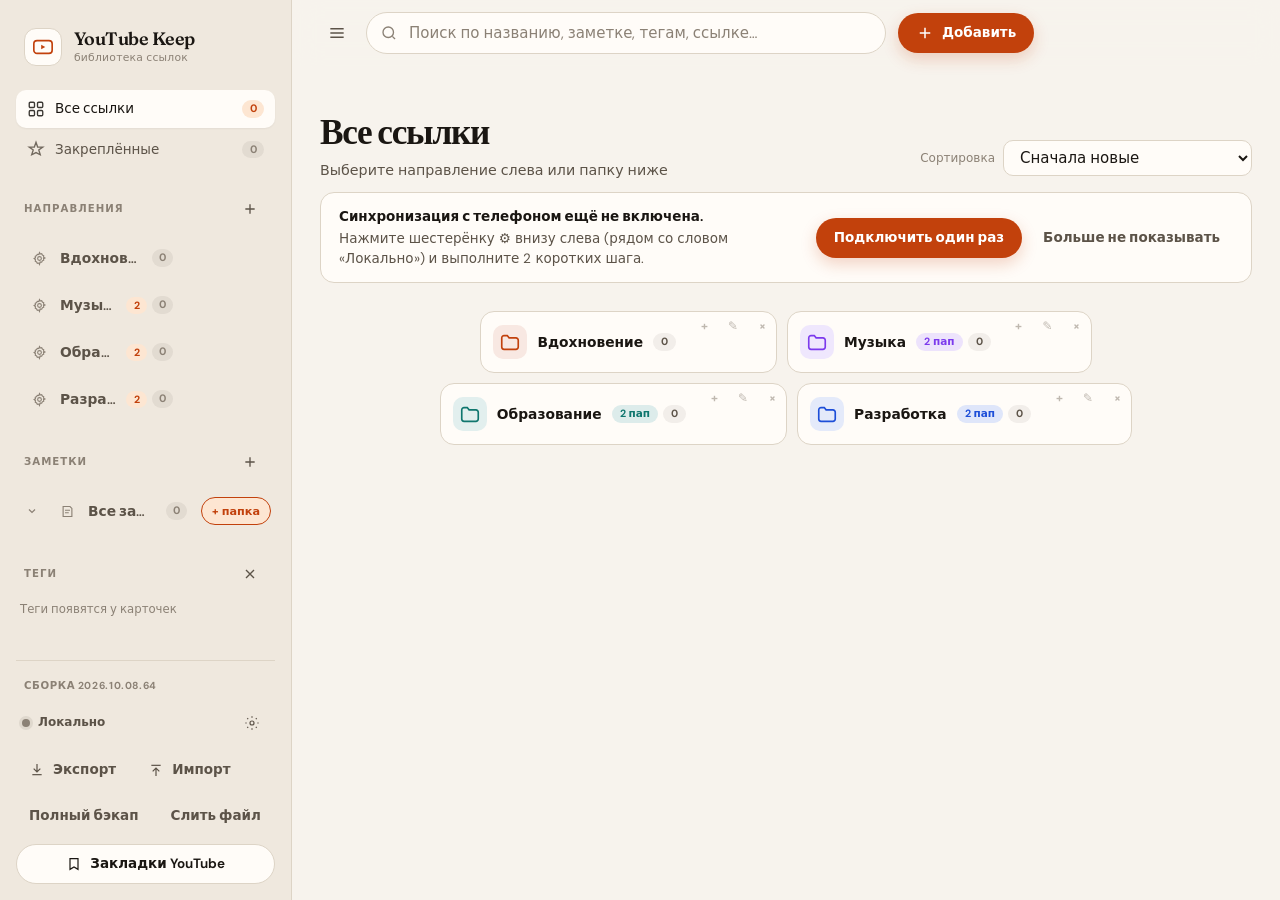
==== index.html @ 0986af1f "Auto-pull on page load so Android receives notes (2026.10.08.64)" ====
<!DOCTYPE html>
<html lang="ru">
<head>
  <meta charset="UTF-8" />
  <meta name="viewport" content="width=device-width, initial-scale=1, viewport-fit=cover" />
  <meta name="theme-color" content="#F7F3ED" />
  <meta name="mobile-web-app-capable" content="yes" />
  <meta name="apple-mobile-web-app-capable" content="yes" />
  <meta name="apple-mobile-web-app-status-bar-style" content="default" />
  <meta name="apple-mobile-web-app-title" content="YT Keep" />
  <meta name="application-name" content="YouTube Keep" />
  <meta name="description" content="YouTube Keep — библиотека YouTube-ссылок с направлениями" />
  <title>YouTube Keep</title>
  <link rel="manifest" href="manifest.json?v=2026.10.08.64" />
  <link rel="preconnect" href="https://fonts.googleapis.com" />
  <link rel="preconnect" href="https://fonts.gstatic.com" crossorigin />
  <link href="https://fonts.googleapis.com/css2?family=DM+Sans:ital,opsz,wght@0,9..40,400;0,9..40,500;0,9..40,600;0,9..40,700;1,9..40,400&family=Fraunces:opsz,wght@9..144,500;9..144,600;9..144,700&display=swap" rel="stylesheet" />
  <link rel="stylesheet" href="styles.css?v=2026.10.08.64&x=1" data-x="2026.10.08.64" />
  <link rel="icon" href="icons/icon.svg" type="image/svg+xml" />
  <link rel="apple-touch-icon" href="icons/icon-180.png" />
</head>
<body>
  <div class="app">
    <aside class="sidebar" id="sidebar" aria-label="Направления">
      <div class="sidebar-brand">
        <div class="brand-mark" aria-hidden="true">
          <svg width="22" height="22" viewBox="0 0 24 24" fill="none">
            <rect x="2" y="5" width="20" height="14" rx="3.5" stroke="currentColor" stroke-width="1.8"/>
            <path d="M10 9.5v5l4.5-2.5L10 9.5z" fill="currentColor"/>
          </svg>
        </div>
        <div>
          <div class="brand-name">YouTube Keep</div>
          <div class="brand-sub">библиотека ссылок</div>
        </div>
      </div>

      <nav class="nav" id="nav">
        <button class="nav-item active" data-filter="all" type="button">
          <span class="nav-icon" aria-hidden="true">
            <svg width="18" height="18" viewBox="0 0 24 24" fill="none" stroke="currentColor" stroke-width="1.8"><rect x="3" y="3" width="7" height="7" rx="1.5"/><rect x="14" y="3" width="7" height="7" rx="1.5"/><rect x="3" y="14" width="7" height="7" rx="1.5"/><rect x="14" y="14" width="7" height="7" rx="1.5"/></svg>
          </span>
          <span>Все ссылки</span>
          <span class="nav-count" id="count-all">0</span>
        </button>
        <button class="nav-item" data-filter="pinned" type="button">
          <span class="nav-icon" aria-hidden="true">
            <svg width="18" height="18" viewBox="0 0 24 24" fill="none" stroke="currentColor" stroke-width="1.8"><path d="M12 3l2.2 6.4H21l-5.3 3.9 2 6.4L12 16.8 6.3 19.7l2-6.4L3 9.4h6.8L12 3z"/></svg>
          </span>
          <span>Закреплённые</span>
          <span class="nav-count" id="count-pinned">0</span>
        </button>
      </nav>

      <div class="sidebar-section">
        <div class="sidebar-label">
          <span>Направления</span>
          <button class="icon-btn" id="btn-add-category" type="button" title="Добавить направление" aria-label="Добавить направление">
            <svg width="16" height="16" viewBox="0 0 24 24" fill="none" stroke="currentColor" stroke-width="2"><path d="M12 5v14M5 12h14"/></svg>
          </button>
        </div>
        <div class="category-list" id="category-list"></div>
      </div>

      <div class="sidebar-section">
        <div class="sidebar-label">
          <span>Заметки</span>
          <button class="icon-btn" id="btn-add-note-folder" type="button" title="Папка заметок" aria-label="Папка заметок">
            <svg width="16" height="16" viewBox="0 0 24 24" fill="none" stroke="currentColor" stroke-width="2"><path d="M12 5v14M5 12h14"/></svg>
          </button>
        </div>
        <div class="category-list" id="notes-list"></div>
      </div>

      <div class="sidebar-section">
        <div class="sidebar-label">
          <span>Теги</span>
          <button class="icon-btn" id="btn-clear-tags" type="button" title="Сбросить фильтр тегов" aria-label="Сбросить фильтр тегов">
            <svg width="16" height="16" viewBox="0 0 24 24" fill="none" stroke="currentColor" stroke-width="2"><path d="M6 6l12 12M18 6L6 18"/></svg>
          </button>
        </div>
        <div class="tag-list" id="tag-list"></div>
      </div>

      <div class="sidebar-footer">
        <div class="build-line"><span id="build-label">Сборка 2026.10.08.64</span></div>
        <div class="sync-row">
          <div class="sync-status" id="sync-status">
            <span class="sync-dot" id="sync-dot"></span>
            <span id="sync-label">Локально</span>
          </div>
          <button class="icon-btn" id="btn-sync-settings" type="button" title="Настройки синхронизации" aria-label="Настройки синхронизации">
            <svg width="16" height="16" viewBox="0 0 24 24" fill="none" stroke="currentColor" stroke-width="1.8"><circle cx="12" cy="12" r="3"/><path d="M12 2v2M12 20v2M4.9 4.9l1.4 1.4M17.7 17.7l1.4 1.4M2 12h2M20 12h2M4.9 19.1l1.4-1.4M17.7 6.3l1.4-1.4"/></svg>
          </button>
        </div>
        <div class="sidebar-actions">
          <button class="ghost-btn" id="btn-export" type="button">
            <svg width="16" height="16" viewBox="0 0 24 24" fill="none" stroke="currentColor" stroke-width="1.8"><path d="M12 3v12M7 10l5 5 5-5"/><path d="M5 19h14"/></svg>
            Экспорт
          </button>
          <button class="ghost-btn" id="btn-import" type="button">
            <svg width="16" height="16" viewBox="0 0 24 24" fill="none" stroke="currentColor" stroke-width="1.8"><path d="M12 21V9M7 14l5-5 5 5"/><path d="M5 5h14"/></svg>
            Импорт
          </button>
        </div>
        <div class="sidebar-actions">
          <button class="ghost-btn" id="btn-export-full" onclick="window.exportFullBackup && window.exportFullBackup()" type="button" title="Скачать всё с голосовыми">Полный бэкап</button>
          <button class="ghost-btn" id="btn-import-full" onclick="window.__importFull && window.__importFull()" type="button" title="Слить файл с другого устройства">Слить файл</button>
        </div>
        <input type="file" id="import-full-file" accept="application/json,.json" hidden />
        <button class="secondary-btn" id="btn-import-bookmarks" type="button">
          <svg width="16" height="16" viewBox="0 0 24 24" fill="none" stroke="currentColor" stroke-width="1.8"><path d="M6 4h12v16l-6-3.5L6 20V4z"/></svg>
          Закладки YouTube
        </button>
        <input type="file" id="import-file" accept="application/json" hidden />
      </div>
    </aside>

    <div class="sidebar-backdrop" id="sidebar-backdrop" hidden></div>

    <main class="main">
      <header class="topbar">
        <button class="icon-btn menu-btn" id="btn-menu" type="button" aria-label="Меню">
          <svg width="20" height="20" viewBox="0 0 24 24" fill="none" stroke="currentColor" stroke-width="1.8"><path d="M4 7h16M4 12h16M4 17h16"/></svg>
        </button>

        <div class="search-wrap">
          <svg class="search-icon" width="18" height="18" viewBox="0 0 24 24" fill="none" stroke="currentColor" stroke-width="1.8"><circle cx="11" cy="11" r="7"/><path d="M20 20l-3.5-3.5"/></svg>
          <input id="search" class="search-input" type="search" placeholder="Поиск по названию, заметке, тегам, ссылке…" autocomplete="off" />
        </div>

        <button class="primary-btn" id="btn-add" type="button" onclick="window.__ytkAdd && window.__ytkAdd()">
          <svg width="18" height="18" viewBox="0 0 24 24" fill="none" stroke="currentColor" stroke-width="2"><path d="M12 5v14M5 12h14"/></svg>
          <span class="btn-label">Добавить</span>
        </button>
      </header>

      <div class="content-head">
        <div>
          <div class="breadcrumbs" id="breadcrumbs"></div>
          <h1 class="page-title" id="page-title">Все ссылки</h1>
          <p class="page-sub" id="page-sub">Сохраняйте ролики и разбирайте их по направлениям</p>
        </div>
        <div class="sort-wrap">
          <label class="sort-label" for="sort">Сортировка</label>
          <select id="sort" class="sort-select">
            <option value="updated">Сначала новые</option>
            <option value="pinned">Сначала закреплённые</option>
            <option value="title">По названию</option>
            <option value="category">По направлению</option>
          </select>
        </div>
      </div>

      <div class="setup-banner" id="setup-banner" hidden>
        <div class="setup-banner-text">
          <strong>Синхронизация с телефоном ещё не включена.</strong>
          Нажмите шестерёнку ⚙ внизу слева (рядом со словом «Локально») и выполните 2 коротких шага.
        </div>
        <div class="banner-actions">
          <button type="button" class="primary-btn" id="btn-open-setup" onclick="window.__ytkSetup && window.__ytkSetup()">Подключить один раз</button>
          <button type="button" class="ghost-btn" id="btn-dismiss-setup">Больше не показывать</button>
        </div>
      </div>

      <div class="setup-banner is-sync" id="sync-banner" hidden>
        <div class="setup-banner-text">
          <strong>Облако подключено.</strong>
          Нажмите «Синхронизировать» — чтобы забрать и отправить данные на всех устройствах.
        </div>
        <button type="button" class="primary-btn" id="btn-sync-now" onclick="window.__ytkSync && window.__ytkSync()">Синхронизировать</button>
      </div>

      <div class="folder-hero" id="folder-hero" hidden></div>
      <div class="folder-strip-wrap" id="folder-strip"></div>
      <section class="grid" id="grid" aria-live="polite"></section>

      <div class="empty" id="empty" hidden>
        <div class="empty-visual" aria-hidden="true">
          <svg width="64" height="64" viewBox="0 0 64 64" fill="none">
            <rect x="8" y="14" width="48" height="36" rx="8" stroke="currentColor" stroke-width="2"/>
            <path d="M28 26v12l12-6-12-6z" fill="currentColor"/>
          </svg>
        </div>
        <h2 class="empty-title">Здесь пока пусто</h2>
        <p class="empty-text">Добавьте первую YouTube-ссылку — она появится карточкой с превью.</p>
        <button class="primary-btn" id="btn-empty-add" type="button">Добавить ссылку</button>
      </div>
    </main>
  </div>

  <!-- Modal: add / edit link -->
  <div class="modal" id="modal-link" hidden>
    <div class="modal-backdrop" data-close="modal-link"></div>
    <div class="modal-card" role="dialog" aria-modal="true" aria-labelledby="modal-link-title">
      <div class="modal-head">
        <h2 id="modal-link-title">Новая ссылка</h2>
        <button class="icon-btn" type="button" data-close="modal-link" aria-label="Закрыть">
          <svg width="18" height="18" viewBox="0 0 24 24" fill="none" stroke="currentColor" stroke-width="1.8"><path d="M6 6l12 12M18 6L6 18"/></svg>
        </button>
      </div>

      <form id="form-link" class="form">
        <div class="field">
          <label for="link-url">Ссылка на YouTube</label>
          <div class="url-row">
            <input id="link-url" name="url" type="url" required placeholder="https://www.youtube.com/watch?v=…" />
            <button type="button" class="secondary-btn" id="btn-fetch">Подтянуть</button>
          </div>
          <p class="hint" id="fetch-hint">Можно вставить ссылку — название и превью подтянутся автоматически.</p>
        </div>

        <div class="preview-row" id="preview-row" hidden>
          <img id="preview-thumb" alt="" />
          <div class="preview-meta">
            <div class="preview-title" id="preview-title"></div>
            <div class="preview-channel" id="preview-channel"></div>
          </div>
        </div>

        <div class="field">
          <label for="link-title">Название</label>
          <input id="link-title" name="title" type="text" placeholder="Например: Как писать код без выгорания" />
        </div>

        <div class="field">
          <label for="link-note">Заметка</label>
          <textarea id="link-note" name="note" rows="3" placeholder="Зачем сохранили, что важно посмотреть…"></textarea>
        </div>

        <div class="field">
          <label for="link-tags">Теги</label>
          <input id="link-tags" name="tags" type="text" placeholder="код, лекция, must-watch — через запятую" />
          <div class="tag-suggestions" id="tag-suggestions"></div>
        </div>

        <div class="field-row">
          <div class="field">
            <label for="link-category">Направление</label>
            <select id="link-category" name="category"></select>
          </div>
          <div class="field">
            <label for="link-color">Цвет карточки</label>
            <div class="color-picks" id="color-picks" role="radiogroup" aria-label="Цвет карточки"></div>
          </div>
        </div>

        <div class="field checkbox-field">
          <label class="checkbox">
            <input type="checkbox" id="link-pinned" />
            <span>Закрепить</span>
          </label>
        </div>

        <div class="modal-actions">
          <button type="button" class="ghost-btn" data-close="modal-link">Отмена</button>
          <button type="submit" class="primary-btn">Сохранить</button>
        </div>
      </form>
    </div>
  </div>

  <!-- Modal: category -->
  <div class="modal" id="modal-category" hidden>
    <div class="modal-backdrop" data-close="modal-category"></div>
    <div class="modal-card modal-card-sm" role="dialog" aria-modal="true" aria-labelledby="modal-cat-title">
      <div class="modal-head">
        <h2 id="modal-cat-title">Новое направление</h2>
        <button class="icon-btn" type="button" data-close="modal-category" aria-label="Закрыть">
          <svg width="18" height="18" viewBox="0 0 24 24" fill="none" stroke="currentColor" stroke-width="1.8"><path d="M6 6l12 12M18 6L6 18"/></svg>
        </button>
      </div>
      <form id="form-category" class="form">
        <div class="field">
          <label for="cat-name">Название</label>
          <input id="cat-name" type="text" required placeholder="Например: Frontend, Курсы, Live" maxlength="40" />
          <p class="hint" id="cat-parent-label">Верхний уровень (направление)</p>
        </div>
        <div class="field">
          <label>Цвет</label>
          <div class="color-picks" id="cat-color-picks" role="radiogroup" aria-label="Цвет направления"></div>
        </div>
        <div class="modal-actions">
          <button type="button" class="ghost-btn" data-close="modal-category">Отмена</button>
          <button type="submit" class="primary-btn" id="cat-submit">Создать</button>
        </div>
      </form>
    </div>
  </div>

  <!-- Modal: import bookmarks -->
  <div class="modal" id="modal-import" hidden>
    <div class="modal-backdrop" data-close="modal-import"></div>
    <div class="modal-card" role="dialog" aria-modal="true" aria-labelledby="modal-import-title">
      <div class="modal-head">
        <h2 id="modal-import-title">Импорт закладок</h2>
        <button class="icon-btn" type="button" data-close="modal-import" aria-label="Закрыть">
          <svg width="18" height="18" viewBox="0 0 24 24" fill="none" stroke="currentColor" stroke-width="1.8"><path d="M6 6l12 12M18 6L6 18"/></svg>
        </button>
      </div>

      <div class="form">
        <div class="field">
          <label>Файл закладок или выгрузки</label>
          <p class="hint">Поддерживается: HTML-закладки Chrome/Firefox/Safari, CSV/JSON из Google Takeout, список URL в txt.</p>
          <div class="file-drop" id="file-drop">
            <input type="file" id="bookmarks-file" accept=".html,.htm,.csv,.json,.txt,text/html,text/csv,application/json,text/plain" />
            <div class="file-drop-inner">
              <svg width="28" height="28" viewBox="0 0 24 24" fill="none" stroke="currentColor" stroke-width="1.6"><path d="M12 16V4M7 9l5-5 5 5"/><path d="M4 20h16"/></svg>
              <div><strong>Выберите файл</strong> или перетащите его сюда</div>
            </div>
          </div>
          <p class="hint" id="import-file-info">Файл не выбран</p>
        </div>

        <div class="field">
          <label for="import-paste">Или вставьте ссылки списком</label>
          <textarea id="import-paste" rows="4" placeholder="https://www.youtube.com/watch?v=…&#10;https://youtu.be/…"></textarea>
        </div>

        <div class="field-row">
          <div class="field">
            <label for="import-category">Направление по умолчанию</label>
            <select id="import-category"></select>
          </div>
          <div class="field">
            <label for="import-tags">Теги по умолчанию</label>
            <input id="import-tags" type="text" placeholder="импорт, старое" />
          </div>
        </div>

        <div class="import-preview" id="import-preview" hidden>
          <div class="import-preview-title">Найдено ссылок: <strong id="import-count">0</strong></div>
          <ul class="import-preview-list" id="import-preview-list"></ul>
        </div>

        <div class="modal-actions">
          <button type="button" class="ghost-btn" data-close="modal-import">Отмена</button>
          <button type="button" class="primary-btn" id="btn-run-import">Импортировать</button>
        </div>
      </div>
    </div>
  </div>

  <!-- Modal: sync setup (simple) -->
  <div class="modal" id="modal-sync" hidden>
    <div class="modal-backdrop" data-close="modal-sync"></div>
    <div class="modal-card" role="dialog" aria-modal="true" aria-labelledby="modal-sync-title">
      <div class="modal-head">
        <h2 id="modal-sync-title">Подключить облако</h2>
        <button class="icon-btn" type="button" data-close="modal-sync" aria-label="Закрыть">
          <svg width="18" height="18" viewBox="0 0 24 24" fill="none" stroke="currentColor" stroke-width="1.8"><path d="M6 6l12 12M18 6L6 18"/></svg>
        </button>
      </div>

      <div class="wizard">
        <p class="wizard-text">Чтобы ссылки были и на компьютере, и на телефоне — один раз получите <strong>код доступа</strong> и вставьте его сюда. На втором устройстве — то же самое.</p>

        <div class="wizard-step">
          <div class="wizard-num">1</div>
          <div class="wizard-body">
            <div class="wizard-title">Получить код доступа</div>
            <p class="hint">Откроется страница GitHub. Там нажмите зелёную кнопку <strong>Generate token</strong> и скопируйте появившийся код.</p>
            <a class="primary-btn wizard-btn" id="btn-get-code" href="https://github.com/settings/tokens/new?scopes=gist&description=YouTube%20Keep" target="_blank" rel="noopener noreferrer">
              Получить код доступа
            </a>
          </div>
        </div>

        <div class="wizard-step">
          <div class="wizard-num">2</div>
          <div class="wizard-body">
            <div class="wizard-title">Вставить код</div>
            <input id="sync-token" class="wizard-input" type="password" autocomplete="one-time-code" placeholder="Вставьте код сюда (ghp_…)" />
            <button type="button" class="primary-btn wizard-btn" id="btn-connect-cloud">Подключить и сохранить</button>
          </div>
        </div>

        <div class="wizard-step" id="device-link-box" hidden>
          <div class="wizard-num">3</div>
          <div class="wizard-body">
            <div class="wizard-title">Ссылка для других устройств</div>
            <p class="hint">Скопируйте и откройте на Mac / телефоне / планшете — код вводить не нужно, устройство подключится само.</p>
            <input id="device-link" class="wizard-input" type="text" readonly />
            <button type="button" class="primary-btn wizard-btn" id="btn-copy-device-link">Скопировать ссылку</button>
          </div>
        </div>

        <div class="wizard-adv">
          <details>
            <summary>Дополнительно (если уже есть код и Gist ID)</summary>
            <form id="form-sync" class="form" style="margin-top:12px">
              <div class="field">
                <label for="sync-gist">Gist ID</label>
                <input id="sync-gist" type="text" placeholder="ID облачного хранилища" />
              </div>
              <div class="field checkbox-field">
                <label class="checkbox">
                  <input type="checkbox" id="sync-auto" checked />
                  <span>Автосинхронизация</span>
                </label>
              </div>
              <div class="sync-actions-row">
                <button type="button" class="secondary-btn" id="btn-sync-push">Отправить</button>
                <button type="button" class="secondary-btn" id="btn-sync-pull">Загрузить</button>
                <button type="submit" class="ghost-btn">Сохранить</button>
              </div>
            </form>
          </details>
        </div>

        <p class="hint" id="sync-message">Облако уже подготовлено. Нужно только получить код.</p>
      </div>
    </div>
  </div>

  <!-- Modal: note -->
  <div class="modal" id="modal-note" hidden>
    <div class="modal-backdrop" data-close="modal-note"></div>
    <div class="modal-card" role="dialog" aria-modal="true" aria-labelledby="note-modal-title">
      <div class="modal-head">
        <div>
          <h2 id="note-modal-title">Заметка к видео</h2>
          <div class="note-video-title" id="note-video-title"></div>
        </div>
        <button class="icon-btn" type="button" data-close="modal-note" aria-label="Закрыть">
          <svg width="18" height="18" viewBox="0 0 24 24" fill="none" stroke="currentColor" stroke-width="1.8"><path d="M6 6l12 12M18 6L6 18"/></svg>
        </button>
      </div>
      <div class="form">
        <div class="field">
          <label for="note-text">Текст заметки</label>
          <textarea id="note-text" rows="8" placeholder="О чём видео, ключевые мысли, что запомнить…"></textarea>
          <p class="hint">Заметка сохраняется к этой ссылке и синхронизируется на всех устройствах.</p>
        </div>
        <div class="modal-actions">
          <button type="button" class="ghost-btn" data-close="modal-note">Закрыть</button>
          <button type="button" class="ghost-btn" id="btn-delete-note">Удалить заметку</button>
          <button type="button" class="primary-btn" id="btn-save-note">Сохранить</button>
        </div>
      </div>
    </div>
  </div>

  <!-- Modal: standalone note -->
  <div class="modal" id="modal-note-store" hidden>
    <div class="modal-backdrop" data-close="modal-note-store"></div>
    <div class="modal-card" role="dialog" aria-modal="true">
      <div class="modal-head">
        <h2 id="note-store-title">Заметка</h2>
        <button class="icon-btn" type="button" data-close="modal-note-store" aria-label="Закрыть">
          <svg width="18" height="18" viewBox="0 0 24 24" fill="none" stroke="currentColor" stroke-width="1.8"><path d="M6 6l12 12M18 6L6 18"/></svg>
        </button>
      </div>
      <form id="form-note-store" class="form">
        <div class="field">
          <label for="note-store-name">Заголовок</label>
          <input id="note-store-name" type="text" placeholder="Кратко о чём" maxlength="80" />
          <p class="hint" id="note-store-folder">Папка: Все заметки</p>
          <select id="note-store-folder-select" class="wizard-input"></select>
          <p class="hint">Можно перенести заметку в любую папку или создать подпапку снаружи.</p>
        </div>
        <div class="field">
          <label for="note-store-text">Текст</label>
          <textarea id="note-store-text" rows="10" placeholder="Пишите что угодно…"></textarea>
        </div>
        <div class="field">
          <label>Цвет</label>
          <div class="color-picks" id="note-store-colors"></div>
        </div>
        <div class="field voice-block">
          <label>Голосовая заметка</label>
          <div class="voice-big">
            <button type="button" class="voice-big-btn" id="btn-voice-record">Записать голос</button>
            <button type="button" class="primary-btn" id="btn-voice-stop" hidden>Стоп</button>
            <button type="button" class="secondary-btn" id="btn-voice-play" hidden>Слушать</button>
          </div>
          <p class="hint" id="voice-status">Нажмите «Записать голос» — говорите — «Стоп». Запись останется в этой заметке.</p>
          <div class="voice-player" id="voice-player" hidden></div>
        </div>
        <div class="modal-actions">
          <button type="button" class="ghost-btn" data-close="modal-note-store">Закрыть</button>
          <button type="button" class="danger-btn" id="btn-note-store-delete" hidden>Удалить</button>
          <button type="submit" class="primary-btn" id="btn-save-note">Сохранить заметку</button>
        </div>
      </form>
    </div>
  </div>

  <!-- Modal: note folder -->
  <div class="modal" id="modal-note-folder" hidden>
    <div class="modal-backdrop" data-close="modal-note-folder"></div>
    <div class="modal-card modal-card-sm" role="dialog" aria-modal="true">
      <div class="modal-head">
        <h2 id="note-folder-title">Папка заметок</h2>
        <button class="icon-btn" type="button" data-close="modal-note-folder" aria-label="Закрыть">
          <svg width="18" height="18" viewBox="0 0 24 24" fill="none" stroke="currentColor" stroke-width="1.8"><path d="M6 6l12 12M18 6L6 18"/></svg>
        </button>
      </div>
      <form id="form-note-folder" class="form">
        <div class="field">
          <label for="note-folder-name">Название</label>
          <input id="note-folder-name" type="text" required maxlength="40" placeholder="Например: Идеи" />
          <p class="hint" id="note-folder-parent">Верхний уровень</p>
        </div>
        <div class="modal-actions">
          <button type="button" class="ghost-btn" data-close="modal-note-folder">Отмена</button>
          <button type="button" class="danger-btn" id="btn-note-folder-delete" hidden>Удалить</button>
          <button type="submit" class="primary-btn">Сохранить</button>
        </div>
      </form>
    </div>
  </div>

  <!-- Huawei / install help -->
  <div class="modal" id="modal-install" hidden>
    <div class="modal-backdrop" data-close="modal-install"></div>
    <div class="modal-card" role="dialog" aria-modal="true">
      <div class="modal-head">
        <h2>Установка на телефон</h2>
        <button class="icon-btn" type="button" data-close="modal-install" aria-label="Закрыть">
          <svg width="18" height="18" viewBox="0 0 24 24" fill="none" stroke="currentColor" stroke-width="1.8"><path d="M6 6l12 12M18 6L6 18"/></svg>
        </button>
      </div>
      <div class="form install-help" id="huawei-help">
        <p class="hint"><strong>Huawei / HarmonyOS</strong></p>
        <ol class="install-steps">
          <li>Откройте ссылку в браузере <strong>Chrome</strong> или <strong>Edge</strong> (не в «Интернет» от Huawei, если он не предлагает установку).</li>
          <li>Меню <strong>⋮</strong> → <strong>«Установить приложение»</strong> / <strong>«Добавить на главный экран»</strong>.</li>
          <li>Готово — иконка появится на рабочем столе.</li>
        </ol>
        <p class="hint">Если Chrome нет: <strong>Petal Browser / Via / Firefox</strong> → «Добавить на домашний экран». Это ярлык откроет приложение без адресной строки.</p>
        <p class="hint">Приложение работает и просто в браузере: синхронизация включена автоматически.</p>
        <div class="modal-actions">
          <button type="button" class="primary-btn" data-close="modal-install">Понятно</button>
        </div>
      </div>
    </div>
  </div>

  <!-- Confirm delete -->
  <div class="modal" id="modal-confirm" hidden>
    <div class="modal-backdrop" data-close="modal-confirm"></div>
    <div class="modal-card modal-card-sm" role="dialog" aria-modal="true">
      <div class="modal-head">
        <h2 id="confirm-title">Удалить?</h2>
        <button class="icon-btn" type="button" data-close="modal-confirm" aria-label="Закрыть">
          <svg width="18" height="18" viewBox="0 0 24 24" fill="none" stroke="currentColor" stroke-width="1.8"><path d="M6 6l12 12M18 6L6 18"/></svg>
        </button>
      </div>
      <p class="confirm-text" id="confirm-text">Это действие нельзя отменить.</p>
      <div class="modal-actions">
        <button type="button" class="ghost-btn" data-close="modal-confirm">Отмена</button>
        <button type="button" class="danger-btn" id="confirm-ok">Удалить</button>
      </div>
    </div>
  </div>

  <div class="toast" id="toast" role="status" aria-live="polite"></div>

  <script src="app.js?v=2026.10.08.64"></script>
</body>
</html>
---- styles.css ----
/* YouTube Keep — design system
   Warm paper UI · Fraunces + DM Sans · editorial calm */

:root {
  --space-1: 4px;
  --space-2: 8px;
  --space-3: 12px;
  --space-4: 16px;
  --space-5: 24px;
  --space-6: 32px;
  --space-7: 40px;
  --space-8: 56px;

  --bg: #f7f3ed;
  --bg-elevated: #fffcf8;
  --bg-soft: #efe8de;
  --bg-sunken: #e8e0d4;
  --ink: #1a1612;
  --ink-2: #5c5348;
  --ink-3: #8b8175;
  --line: #ddd4c6;
  --line-strong: #c4b8a6;

  --accent: #c2410c;
  --accent-hover: #9a3412;
  --accent-soft: #fde6d2;

  --ok: #15803d;
  --ok-soft: #dcf5e4;
  --warn: #b45309;
  --warn-soft: #fef3c7;
  --danger: #b91c1c;
  --danger-soft: #fee2e2;

  --shadow-sm: 0 1px 2px rgba(26, 22, 18, 0.05);
  --shadow-md: 0 10px 28px rgba(26, 22, 18, 0.1);
  --shadow-pop: 0 16px 40px rgba(26, 22, 18, 0.14);

  --radius-xs: 6px;
  --radius-sm: 10px;
  --radius-md: 14px;
  --radius-lg: 18px;
  --radius-pill: 999px;

  --sidebar-w: 292px;
  --topbar-h: 64px;
  --content-pad: 28px;

  --font-sans: "DM Sans", "Segoe UI", system-ui, sans-serif;
  --font-display: "Fraunces", "Georgia", serif;

  --ease: cubic-bezier(0.22, 1, 0.36, 1);
}

*,
*::before,
*::after {
  box-sizing: border-box;
}

html,
body {
  margin: 0;
  min-height: 100%;
  background: var(--bg);
  color: var(--ink);
  font-family: var(--font-sans);
  font-size: 15px;
  line-height: 1.45;
  -webkit-font-smoothing: antialiased;
  text-rendering: optimizeLegibility;
}

body {
  min-height: 100dvh;
}

button,
input,
select,
textarea {
  font: inherit;
  color: inherit;
}

button {
  cursor: pointer;
  border: none;
  background: none;
}

img {
  display: block;
  max-width: 100%;
}

[hidden] {
  display: none !important;
}

::selection {
  background: var(--accent-soft);
  color: var(--ink);
}

/* Layout */
.app {
  display: grid;
  grid-template-columns: var(--sidebar-w) minmax(0, 1fr);
  min-height: 100dvh;
}

/* ========== Sidebar ========== */
.sidebar {
  position: sticky;
  top: 0;
  height: 100dvh;
  display: flex;
  flex-direction: column;
  gap: var(--space-5);
  padding: var(--space-5) var(--space-4) var(--space-4);
  background: var(--bg-soft);
  border-right: 1px solid var(--line);
  overflow-y: auto;
  overflow-x: hidden;
}

.sidebar-brand {
  display: flex;
  align-items: center;
  gap: 12px;
  padding: 4px 8px 0;
}

.brand-mark {
  width: 38px;
  height: 38px;
  display: grid;
  place-items: center;
  color: var(--accent);
  background: var(--bg-elevated);
  border: 1px solid var(--line);
  border-radius: 12px;
  flex-shrink: 0;
}

.brand-name {
  font-family: var(--font-display);
  font-size: 1.2rem;
  font-weight: 600;
  letter-spacing: -0.03em;
  line-height: 1.15;
}

.brand-sub {
  font-size: 0.72rem;
  color: var(--ink-3);
  letter-spacing: 0.02em;
}

.nav {
  display: flex;
  flex-direction: column;
  gap: 3px;
}

.nav-item,
.cat-item {
  display: flex;
  align-items: center;
  gap: 10px;
  width: 100%;
  padding: 9px 11px;
  border-radius: var(--radius-sm);
  color: var(--ink-2);
  font-size: 0.9rem;
  font-weight: 500;
  text-align: left;
  transition: background 150ms var(--ease), color 150ms var(--ease);
}

.nav-item:hover,
.cat-item:hover {
  background: rgba(255, 252, 248, 0.7);
  color: var(--ink);
}

.nav-item.active,
.cat-item.active {
  background: var(--bg-elevated);
  color: var(--ink);
  box-shadow: var(--shadow-sm);
}

.nav-icon {
  display: grid;
  place-items: center;
  width: 18px;
  height: 18px;
  opacity: 0.85;
}

.nav-count {
  margin-left: auto;
  min-width: 1.45rem;
  padding: 1px 7px;
  border-radius: var(--radius-pill);
  background: rgba(26, 22, 18, 0.06);
  color: var(--ink-3);
  font-size: 0.72rem;
  font-weight: 700;
  text-align: center;
  font-variant-numeric: tabular-nums;
}

.nav-item.active .nav-count,
.cat-item.active .nav-count {
  background: var(--accent-soft);
  color: var(--accent);
}

.sidebar-section {
  display: flex;
  flex-direction: column;
  gap: 10px;
  flex: 0 0 auto;
  min-height: 0;
}

.sidebar-label {
  display: flex;
  align-items: center;
  justify-content: space-between;
  padding: 0 8px;
  color: var(--ink-3);
  font-size: 0.68rem;
  font-weight: 700;
  letter-spacing: 0.1em;
  text-transform: uppercase;
  flex-shrink: 0;
}

.category-list {
  display: flex;
  flex-direction: column;
  gap: 3px;
  overflow: visible;
  max-height: none;
}

.dir-row {
  display: flex;
  align-items: center;
  gap: 2px;
  border-radius: var(--radius-sm);
  padding: 2px 4px 2px 2px;
  transition: background 150ms var(--ease);
}

.dir-row:hover,
.dir-row.is-active {
  background: var(--bg-elevated);
}

.dir-row.is-active {
  box-shadow: inset 0 0 0 1px var(--line);
}

.dir-btn {
  flex: 1;
  min-width: 0;
  display: flex;
  align-items: center;
  gap: 10px;
  padding: 9px 10px;
  border: none;
  background: transparent;
  text-align: left;
  border-radius: var(--radius-xs);
  color: var(--ink-2);
  font-size: 0.92rem;
  font-weight: 550;
}

.dir-row.is-active .dir-btn {
  color: var(--ink);
  font-weight: 650;
}

.dir-gear {
  display: grid;
  place-items: center;
  width: 22px;
  height: 22px;
  flex-shrink: 0;
  color: var(--ink-3);
  transition: color 150ms var(--ease), transform 200ms var(--ease);
}

.dir-row:hover .dir-gear,
.dir-row.is-active .dir-gear {
  color: var(--accent);
  transform: rotate(25deg);
}

.dir-name {
  flex: 1;
  min-width: 0;
  overflow: hidden;
  text-overflow: ellipsis;
  white-space: nowrap;
}

.dir-counts {
  display: inline-flex;
  align-items: center;
  gap: 5px;
  flex-shrink: 0;
}

.dir-badge {
  min-width: 1.4rem;
  padding: 1px 6px;
  border-radius: var(--radius-pill);
  background: var(--accent-soft);
  color: var(--accent);
  font-size: 0.7rem;
  font-weight: 750;
  text-align: center;
}

.dir-num {
  min-width: 1.4rem;
  padding: 1px 6px;
  border-radius: var(--radius-pill);
  background: rgba(26, 22, 18, 0.06);
  color: var(--ink-3);
  font-size: 0.72rem;
  font-weight: 700;
  text-align: center;
  font-variant-numeric: tabular-nums;
}

.dir-actions {
  display: flex;
  gap: 1px;
  opacity: 0;
  transition: opacity 150ms var(--ease);
}

.dir-row:hover .dir-actions,
.dir-row.is-active .dir-actions {
  opacity: 1;
}

.dir-act {
  width: 28px;
  height: 28px;
  border: none;
  border-radius: 8px;
  background: transparent;
  color: var(--ink-3);
  font-size: 15px;
  font-weight: 700;
  line-height: 1;
}

.dir-act:hover {
  background: rgba(26, 22, 18, 0.08);
  color: var(--ink);
}

.list-empty {
  padding: 8px 10px;
  color: var(--ink-3);
  font-size: 0.85rem;
}

.cat-dot {
  width: 9px;
  height: 9px;
  border-radius: 50%;
  flex-shrink: 0;
  box-shadow: inset 0 0 0 1px rgba(26, 22, 18, 0.08);
}

/* Action micro-buttons */
.cat-actions.always,
.folder-actions.always {
  display: flex;
  gap: 1px;
  flex-shrink: 0;
  opacity: 0.55;
  transition: opacity 150ms var(--ease);
}

.cat-row-main:hover .cat-actions.always,
.folder-tile-wrap:hover .folder-actions.always {
  opacity: 1;
}

.mini-btn {
  width: 28px;
  height: 28px;
  display: grid;
  place-items: center;
  border: none;
  border-radius: 8px;
  background: transparent;
  color: var(--ink-3);
  font-size: 12px;
  font-weight: 700;
  line-height: 1;
  transition: background 140ms var(--ease), color 140ms var(--ease);
}

.mini-btn:hover {
  background: rgba(26, 22, 18, 0.08);
  color: var(--ink);
}

.tag-list {
  display: flex;
  flex-wrap: wrap;
  gap: 6px;
  padding: 0 4px;
}

.sidebar-footer {
  margin-top: auto;
  display: flex;
  flex-direction: column;
  gap: 10px;
  padding-top: var(--space-4);
  border-top: 1px solid var(--line);
}

.sidebar-actions {
  display: flex;
  gap: 6px;
}

.sync-row {
  display: flex;
  align-items: center;
  justify-content: space-between;
  gap: 8px;
  padding: 2px 6px;
}

.sync-status {
  display: inline-flex;
  align-items: center;
  gap: 8px;
  color: var(--ink-2);
  font-size: 0.8rem;
  font-weight: 600;
}

.sync-dot {
  width: 8px;
  height: 8px;
  border-radius: 50%;
  background: var(--ink-3);
  box-shadow: 0 0 0 3px rgba(139, 129, 117, 0.16);
}

.sync-dot.is-ok {
  background: var(--ok);
  box-shadow: 0 0 0 3px rgba(21, 128, 61, 0.16);
}

.sync-dot.is-busy {
  background: var(--warn);
  box-shadow: 0 0 0 3px rgba(180, 83, 9, 0.16);
  animation: pulse 1s ease-in-out infinite;
}

.sync-dot.is-err {
  background: var(--danger);
  box-shadow: 0 0 0 3px rgba(185, 28, 28, 0.16);
}

@keyframes pulse {
  50% { opacity: 0.4; }
}

/* ========== Main ========== */
.main {
  min-width: 0;
  display: flex;
  flex-direction: column;
}

.topbar {
  position: sticky;
  top: 0;
  z-index: 20;
  display: flex;
  align-items: center;
  gap: 12px;
  min-height: var(--topbar-h);
  padding: 12px var(--content-pad);
  background: color-mix(in srgb, var(--bg) 92%, transparent);
  backdrop-filter: blur(14px);
  border-bottom: 1px solid transparent;
}

.menu-btn {
  display: none;
}

.search-wrap {
  position: relative;
  flex: 1;
  max-width: 520px;
}

.search-icon {
  position: absolute;
  left: 14px;
  top: 50%;
  transform: translateY(-50%);
  color: var(--ink-3);
  pointer-events: none;
}

.search-input {
  width: 100%;
  height: 42px;
  padding: 0 16px 0 42px;
  border: 1px solid var(--line);
  border-radius: var(--radius-pill);
  background: var(--bg-elevated);
  outline: none;
  transition: border-color 150ms var(--ease), box-shadow 150ms var(--ease);
}

.search-input::placeholder {
  color: var(--ink-3);
}

.search-input:focus {
  border-color: var(--accent);
  box-shadow: 0 0 0 3px var(--accent-soft);
}

.content-head {
  display: flex;
  align-items: flex-end;
  justify-content: space-between;
  gap: var(--space-4);
  padding: 20px var(--content-pad) 12px;
}

.breadcrumbs {
  display: flex;
  flex-wrap: wrap;
  align-items: center;
  gap: 4px;
  margin-bottom: 4px;
  min-height: 22px;
}

.crumb {
  padding: 2px 10px;
  border-radius: var(--radius-pill);
  border: 1px solid transparent;
  color: var(--ink-2);
  background: transparent;
  font-size: 0.82rem;
  font-weight: 600;
}

.crumb:hover {
  background: var(--bg-soft);
  border-color: var(--line);
  color: var(--ink);
}

.crumb:last-child {
  background: var(--bg-elevated);
  border-color: var(--line);
  color: var(--ink);
}

.crumb-sep {
  color: var(--ink-3);
  opacity: 0.55;
  font-size: 0.75rem;
}

.page-title {
  margin: 0;
  font-family: var(--font-display);
  font-size: clamp(1.85rem, 2.8vw, 2.35rem);
  font-weight: 600;
  letter-spacing: -0.035em;
  line-height: 1.1;
}

.page-sub {
  margin: 8px 0 0;
  color: var(--ink-2);
  font-size: 0.95rem;
  max-width: 48ch;
}

.sort-wrap {
  display: flex;
  align-items: center;
  gap: 8px;
  flex-shrink: 0;
  padding-bottom: 4px;
}

.sort-label {
  color: var(--ink-3);
  font-size: 0.8rem;
  font-weight: 500;
}

.sort-select {
  height: 36px;
  padding: 0 30px 0 12px;
  border: 1px solid var(--line);
  border-radius: var(--radius-sm);
  background: var(--bg-elevated);
  outline: none;
}

/* Banners — quiet status, not hero */
.setup-banner {
  display: flex;
  align-items: center;
  justify-content: space-between;
  gap: var(--space-4);
  margin: 0 var(--content-pad) 16px;
  padding: 14px 18px;
  border: 1px solid var(--line);
  background: var(--bg-elevated);
  border-radius: var(--radius-md);
}

.setup-banner.is-sync {
  border-color: #c5dcc9;
  background: var(--ok-soft);
}

.setup-banner[hidden] {
  display: none !important;
}

.setup-banner-text {
  color: var(--ink-2);
  font-size: 0.9rem;
  line-height: 1.45;
}

.setup-banner-text strong {
  display: block;
  color: var(--ink);
  margin-bottom: 2px;
  font-weight: 650;
}

/* Folder strip */
.folder-strip-wrap:empty {
  display: none;
}

.folder-strip {
  display: grid;
  grid-template-columns: repeat(auto-fill, minmax(220px, 1fr));
  gap: 12px;
  padding: 4px var(--content-pad) 18px;
}

.folder-strip-head {
  grid-column: 1 / -1;
  display: flex;
  justify-content: flex-end;
  margin-bottom: -2px;
}

.folder-tile-wrap {
  display: flex;
  align-items: stretch;
  gap: 2px;
  border: 1px solid var(--line);
  border-radius: var(--radius-md);
  background: var(--bg-elevated);
  transition: border-color 160ms var(--ease), transform 160ms var(--ease);
}

.folder-tile-wrap:hover {
  border-color: color-mix(in srgb, var(--folder-color, #c2410c) 55%, var(--line));
  transform: translateY(-1px);
}

.folder-tile {
  flex: 1;
  min-width: 0;
  display: flex;
  align-items: center;
  gap: 10px;
  padding: 13px 12px;
  text-align: left;
  border: none;
  background: transparent;
}

.folder-icon {
  display: grid;
  place-items: center;
  width: 34px;
  height: 34px;
  border-radius: 10px;
  background: color-mix(in srgb, var(--folder-color, #c2410c) 12%, white);
  color: var(--folder-color, #c2410c);
  flex-shrink: 0;
}

.folder-name {
  flex: 1;
  min-width: 0;
  font-weight: 650;
  font-size: 0.92rem;
  overflow: hidden;
  text-overflow: ellipsis;
  white-space: nowrap;
}

.folder-badges {
  display: inline-flex;
  align-items: center;
  gap: 5px;
  flex-shrink: 0;
}

.badge {
  display: inline-flex;
  align-items: center;
  padding: 3px 8px;
  border-radius: var(--radius-pill);
  font-size: 0.7rem;
  font-weight: 700;
  line-height: 1.2;
  white-space: nowrap;
}

.badge-folders {
  background: color-mix(in srgb, var(--folder-color, #c2410c) 14%, white);
  color: var(--folder-color, #c2410c);
}

.badge-links {
  background: rgba(26, 22, 18, 0.06);
  color: var(--ink-2);
}

/* ========== Cards ========== */
.grid {
  display: grid;
  grid-template-columns: repeat(auto-fill, minmax(290px, 1fr));
  gap: 18px;
  padding: 4px var(--content-pad) var(--space-8);
  align-items: start;
}

.card {
  display: flex;
  flex-direction: column;
  background: var(--bg-elevated);
  border: 1px solid var(--line);
  border-radius: var(--radius-md);
  overflow: hidden;
  transition: border-color 160ms var(--ease), transform 160ms var(--ease), box-shadow 160ms var(--ease);
}

.card:hover {
  transform: translateY(-2px);
  border-color: var(--line-strong);
  box-shadow: var(--shadow-md);
}

.card-thumb {
  position: relative;
  aspect-ratio: 16 / 9;
  background: var(--bg-sunken);
  overflow: hidden;
  border-bottom: 1px solid var(--line);
}

.card-thumb img {
  width: 100%;
  height: 100%;
  object-fit: cover;
}

.card-play {
  position: absolute;
  inset: 0;
  display: grid;
  place-items: center;
  background: linear-gradient(to top, rgba(26, 22, 18, 0.32), transparent 50%);
  opacity: 0;
  transition: opacity 150ms var(--ease);
}

.card:hover .card-play {
  opacity: 1;
}

.play-circle {
  width: 46px;
  height: 46px;
  display: grid;
  place-items: center;
  border-radius: 50%;
  background: rgba(255, 252, 248, 0.94);
  color: var(--accent);
  box-shadow: var(--shadow-sm);
}

.card-body {
  display: flex;
  flex-direction: column;
  gap: 10px;
  padding: 14px 15px 12px;
  flex: 1;
}

.card-top {
  display: flex;
  align-items: flex-start;
  gap: 8px;
}

.card-title {
  margin: 0;
  font-family: var(--font-display);
  font-size: 1.02rem;
  font-weight: 600;
  letter-spacing: -0.02em;
  line-height: 1.32;
  display: -webkit-box;
  -webkit-line-clamp: 3;
  -webkit-box-orient: vertical;
  overflow: hidden;
}

.card-note {
  margin: 0;
  color: var(--ink-2);
  font-size: 0.86rem;
  line-height: 1.48;
  display: -webkit-box;
  -webkit-line-clamp: 3;
  -webkit-box-orient: vertical;
  overflow: hidden;
}

.card-tags {
  display: flex;
  flex-wrap: wrap;
  gap: 5px;
}

.card-meta {
  display: flex;
  flex-wrap: wrap;
  align-items: center;
  gap: 8px;
  margin-top: auto;
  padding-top: 4px;
}

.chip {
  display: inline-flex;
  align-items: center;
  gap: 6px;
  padding: 4px 10px;
  border-radius: var(--radius-pill);
  background: rgba(26, 22, 18, 0.05);
  color: var(--ink-2);
  font-size: 0.74rem;
  font-weight: 600;
}

.chip-dot {
  width: 7px;
  height: 7px;
  border-radius: 50%;
}

.card-actions {
  display: flex;
  gap: 0;
  margin-left: auto;
  opacity: 0.7;
  transition: opacity 150ms var(--ease);
}

.card:hover .card-actions {
  opacity: 1;
}

.icon-btn {
  width: 34px;
  height: 34px;
  display: grid;
  place-items: center;
  border-radius: var(--radius-xs);
  color: var(--ink-2);
  transition: background 140ms var(--ease), color 140ms var(--ease);
}

.icon-btn:hover {
  background: rgba(26, 22, 18, 0.07);
  color: var(--ink);
}

.icon-btn.is-active {
  color: var(--accent);
}

.icon-btn.danger:hover {
  background: var(--danger-soft);
  color: var(--danger);
}

.card-link {
  color: inherit;
  text-decoration: none;
}

.card-link:hover .card-title {
  color: var(--accent);
}

/* Empty */
.empty {
  display: flex;
  flex-direction: column;
  align-items: center;
  gap: 10px;
  padding: 72px var(--space-6) 80px;
  text-align: center;
}

.empty-visual {
  color: var(--ink-3);
  opacity: 0.75;
  margin-bottom: 6px;
}

.empty-title {
  margin: 0;
  font-family: var(--font-display);
  font-size: 1.55rem;
  font-weight: 600;
  letter-spacing: -0.02em;
}

.empty-text {
  margin: 0 0 12px;
  max-width: 38ch;
  color: var(--ink-2);
  font-size: 0.98rem;
}

/* ========== Buttons ========== */
.primary-btn,
.secondary-btn,
.ghost-btn,
.danger-btn {
  display: inline-flex;
  align-items: center;
  justify-content: center;
  gap: 8px;
  height: 40px;
  padding: 0 18px;
  border-radius: var(--radius-pill);
  font-size: 0.9rem;
  font-weight: 650;
  white-space: nowrap;
  text-decoration: none;
  transition: background 150ms var(--ease), color 150ms var(--ease), border-color 150ms var(--ease), transform 150ms var(--ease);
}

.primary-btn {
  background: var(--accent);
  color: #fff;
  box-shadow: 0 6px 16px rgba(194, 65, 12, 0.22);
}

.primary-btn:hover {
  background: var(--accent-hover);
  transform: translateY(-1px);
}

.secondary-btn {
  background: var(--bg-elevated);
  color: var(--ink);
  border: 1px solid var(--line);
}

.secondary-btn:hover {
  border-color: var(--line-strong);
  background: var(--bg-soft);
}

.ghost-btn {
  background: transparent;
  color: var(--ink-2);
  border: 1px solid transparent;
  height: 36px;
  padding: 0 12px;
  font-weight: 600;
}

.ghost-btn:hover {
  background: rgba(26, 22, 18, 0.06);
  color: var(--ink);
}

.danger-btn {
  background: var(--danger);
  color: #fff;
}

.danger-btn:hover {
  background: #991b1b;
}

/* ========== Modals ========== */
.modal {
  position: fixed;
  inset: 0;
  z-index: 50;
  display: grid;
  place-items: center;
  padding: 20px;
}

.modal[hidden] {
  display: none;
}

.modal-backdrop {
  position: absolute;
  inset: 0;
  background: rgba(26, 22, 18, 0.42);
  backdrop-filter: blur(3px);
}

.modal-card {
  position: relative;
  width: min(560px, 100%);
  max-height: min(90dvh, 860px);
  overflow: auto;
  background: var(--bg-elevated);
  border: 1px solid var(--line);
  border-radius: var(--radius-lg);
  box-shadow: var(--shadow-pop);
  padding: 22px 22px 18px;
}

.modal-card-sm {
  width: min(420px, 100%);
}

.modal-head {
  display: flex;
  align-items: center;
  justify-content: space-between;
  gap: 12px;
  margin-bottom: 18px;
}

.modal-head h2 {
  margin: 0;
  font-family: var(--font-display);
  font-size: 1.45rem;
  font-weight: 600;
  letter-spacing: -0.025em;
}

.form {
  display: flex;
  flex-direction: column;
  gap: 16px;
}

.field {
  display: flex;
  flex-direction: column;
  gap: 7px;
  min-width: 0;
}

.field label {
  font-size: 0.8rem;
  font-weight: 650;
  color: var(--ink-2);
  letter-spacing: 0.01em;
}

.field input,
.field select,
.field textarea {
  width: 100%;
  padding: 11px 13px;
  border: 1px solid var(--line);
  border-radius: var(--radius-sm);
  background: var(--bg);
  outline: none;
  transition: border-color 150ms var(--ease), box-shadow 150ms var(--ease);
}

.field textarea {
  resize: vertical;
  min-height: 88px;
}

.field input:focus,
.field select:focus,
.field textarea:focus {
  border-color: var(--accent);
  box-shadow: 0 0 0 3px var(--accent-soft);
  background: var(--bg-elevated);
}

.field-row {
  display: grid;
  grid-template-columns: 1fr 1fr;
  gap: 14px;
}

.url-row {
  display: flex;
  gap: 8px;
}

.url-row input {
  flex: 1;
  min-width: 0;
}

.hint {
  margin: 0;
  color: var(--ink-3);
  font-size: 0.78rem;
  line-height: 1.45;
}

.hint.is-ok {
  color: var(--ok);
}

.hint.is-err {
  color: var(--danger);
}

.hint code {
  padding: 1px 5px;
  border-radius: 4px;
  background: rgba(26, 22, 18, 0.06);
  font-size: 0.92em;
}

.preview-row {
  display: flex;
  gap: 12px;
  padding: 10px;
  background: var(--bg-soft);
  border: 1px solid var(--line);
  border-radius: var(--radius-sm);
}

.preview-row img {
  width: 112px;
  height: 63px;
  object-fit: cover;
  border-radius: var(--radius-xs);
  background: var(--line);
  flex-shrink: 0;
}

.preview-meta {
  min-width: 0;
  display: flex;
  flex-direction: column;
  justify-content: center;
  gap: 4px;
}

.preview-title {
  font-weight: 650;
  font-size: 0.88rem;
  line-height: 1.35;
  display: -webkit-box;
  -webkit-line-clamp: 2;
  -webkit-box-orient: vertical;
  overflow: hidden;
}

.preview-channel {
  color: var(--ink-3);
  font-size: 0.75rem;
}

.color-picks {
  display: flex;
  flex-wrap: wrap;
  gap: 8px;
  padding-top: 2px;
}

.color-swatch {
  width: 28px;
  height: 28px;
  border-radius: 50%;
  border: 2px solid transparent;
  box-shadow: inset 0 0 0 1px rgba(26, 22, 18, 0.1);
  transition: transform 140ms var(--ease), border-color 140ms var(--ease);
}

.color-swatch:hover {
  transform: scale(1.08);
}

.color-swatch.is-selected {
  border-color: var(--ink);
  transform: scale(1.08);
}

.checkbox {
  display: inline-flex;
  align-items: center;
  gap: 8px;
  font-size: 0.9rem;
  cursor: pointer;
}

.checkbox input {
  width: 17px;
  height: 17px;
  accent-color: var(--accent);
}

.modal-actions {
  display: flex;
  justify-content: flex-end;
  gap: 8px;
  padding-top: 6px;
}

.confirm-text {
  margin: 0 0 18px;
  color: var(--ink-2);
}

/* Wizard */
.wizard {
  display: flex;
  flex-direction: column;
  gap: 16px;
}

.wizard-text {
  margin: 0;
  color: var(--ink-2);
  font-size: 0.93rem;
  line-height: 1.55;
}

.wizard-step {
  display: flex;
  gap: 14px;
  padding: 16px;
  border: 1px solid var(--line);
  border-radius: var(--radius-md);
  background: var(--bg-soft);
}

.wizard-num {
  width: 28px;
  height: 28px;
  flex-shrink: 0;
  display: grid;
  place-items: center;
  border-radius: 50%;
  background: var(--ink);
  color: var(--bg-elevated);
  font-weight: 700;
  font-size: 0.85rem;
}

.wizard-body {
  display: flex;
  flex-direction: column;
  gap: 10px;
  min-width: 0;
  flex: 1;
}

.wizard-title {
  font-weight: 700;
  font-size: 1rem;
  letter-spacing: -0.01em;
}

.wizard-input {
  width: 100%;
  height: 44px;
  padding: 0 13px;
  border: 1px solid var(--line-strong);
  border-radius: var(--radius-sm);
  background: var(--bg-elevated);
  outline: none;
}

.wizard-input:focus {
  border-color: var(--accent);
  box-shadow: 0 0 0 3px var(--accent-soft);
}

.wizard-btn {
  align-self: flex-start;
  height: 40px;
}

.wizard-adv summary {
  cursor: pointer;
  color: var(--ink-3);
  font-size: 0.82rem;
  font-weight: 600;
}

.sync-actions-row {
  display: flex;
  flex-wrap: wrap;
  gap: 8px;
}

/* Import */
.file-drop {
  position: relative;
  border: 1.5px dashed var(--line-strong);
  border-radius: var(--radius-md);
  background: var(--bg-soft);
  transition: border-color 150ms var(--ease), background 150ms var(--ease);
}

.file-drop.is-over {
  border-color: var(--accent);
  background: var(--accent-soft);
}

.file-drop input[type="file"] {
  position: absolute;
  inset: 0;
  opacity: 0;
  cursor: pointer;
}

.file-drop-inner {
  display: flex;
  flex-direction: column;
  align-items: center;
  gap: 8px;
  padding: 22px;
  color: var(--ink-2);
  text-align: center;
  pointer-events: none;
}

.import-preview {
  padding: 12px;
  border: 1px solid var(--line);
  border-radius: var(--radius-sm);
  background: var(--bg-soft);
}

.import-preview-title {
  font-size: 0.88rem;
  font-weight: 650;
  margin-bottom: 8px;
}

.import-preview-list {
  margin: 0;
  padding: 0 0 0 18px;
  color: var(--ink-2);
  font-size: 0.82rem;
  max-height: 150px;
  overflow: auto;
}

.import-preview-list li {
  margin: 4px 0;
}

/* Tags */
.tag-chip {
  display: inline-flex;
  align-items: center;
  gap: 4px;
  max-width: 100%;
  padding: 4px 10px;
  border-radius: var(--radius-pill);
  border: 1px solid var(--line);
  background: rgba(255, 252, 248, 0.55);
  color: var(--ink-2);
  font-size: 0.74rem;
  font-weight: 600;
  cursor: pointer;
  transition: background 140ms var(--ease), color 140ms var(--ease), border-color 140ms var(--ease);
}

.tag-chip:hover {
  background: var(--bg-elevated);
  color: var(--ink);
}

.tag-chip.is-active {
  background: var(--ink);
  border-color: var(--ink);
  color: var(--bg-elevated);
}

.tag-chip .tag-count {
  opacity: 0.55;
  font-variant-numeric: tabular-nums;
}

.tag-chip-card {
  cursor: default;
  background: rgba(26, 22, 18, 0.05);
  border-color: transparent;
}

.tag-suggestions {
  display: flex;
  flex-wrap: wrap;
  gap: 6px;
  min-height: 0;
}

.tag-suggestions:empty {
  display: none;
}

.tag-suggest {
  padding: 3px 9px;
  border-radius: var(--radius-pill);
  border: 1px dashed var(--line-strong);
  background: transparent;
  color: var(--ink-2);
  font-size: 0.74rem;
  font-weight: 600;
}

.tag-suggest:hover {
  border-style: solid;
  background: var(--bg-soft);
  color: var(--ink);
}

/* Toast */
.toast {
  position: fixed;
  left: 50%;
  bottom: 24px;
  transform: translateX(-50%) translateY(16px);
  z-index: 80;
  padding: 11px 18px;
  border-radius: var(--radius-pill);
  background: var(--ink);
  color: var(--bg-elevated);
  font-size: 0.88rem;
  font-weight: 550;
  opacity: 0;
  pointer-events: none;
  transition: opacity 180ms var(--ease), transform 180ms var(--ease);
  box-shadow: var(--shadow-md);
}

.toast.is-visible {
  opacity: 1;
  transform: translateX(-50%) translateY(0);
}

.sidebar-backdrop {
  display: none;
}

/* ========== Responsive ========== */
@media (max-width: 960px) {
  :root {
    --content-pad: 16px;
    --sidebar-w: 280px;
  }

  .app {
    grid-template-columns: 1fr;
  }

  .sidebar {
    position: fixed;
    inset: 0 auto 0 0;
    width: min(var(--sidebar-w), 88vw);
    z-index: 40;
    transform: translateX(-105%);
    transition: transform 220ms var(--ease);
    box-shadow: var(--shadow-pop);
  }

  .sidebar.is-open {
    transform: translateX(0);
  }

  .sidebar-backdrop {
    display: block;
    position: fixed;
    inset: 0;
    z-index: 35;
    background: rgba(26, 22, 18, 0.35);
  }

  .sidebar-backdrop[hidden] {
    display: none;
  }

  .menu-btn {
    display: grid;
  }

  .content-head {
    flex-direction: column;
    align-items: stretch;
    gap: 12px;
  }

  .btn-label {
    display: none;
  }

  .primary-btn#btn-add {
    width: 44px;
    padding: 0;
    border-radius: 50%;
    aspect-ratio: 1;
    height: 44px;
    box-shadow: 0 6px 16px rgba(194, 65, 12, 0.28);
  }

  .setup-banner {
    flex-direction: column;
    align-items: stretch;
    margin-left: var(--content-pad);
    margin-right: var(--content-pad);
  }
}

@media (max-width: 560px) {
  .field-row {
    grid-template-columns: 1fr;
  }

  .grid {
    grid-template-columns: 1fr;
    gap: 12px;
  }

  .url-row {
    flex-direction: column;
  }

  .folder-strip {
    grid-template-columns: 1fr;
  }
}

@media (prefers-reduced-motion: reduce) {
  *,
  *::before,
  *::after {
    transition: none !important;
    animation: none !important;
  }
}


.build-line {
  padding: 2px 8px 0;
  font-size: 0.68rem;
  font-weight: 700;
  letter-spacing: 0.06em;
  text-transform: uppercase;
  color: var(--ink-3);
}


/* Folder identity header */
.folder-hero {
  margin: 0 var(--content-pad) 8px;
}

.folder-hero[hidden] {
  display: none !important;
}

.folder-hero-inner {
  display: flex;
  align-items: center;
  gap: 16px;
  padding: 18px 20px;
  border: 1px solid var(--line);
  border-radius: var(--radius-md);
  background: var(--bg-elevated);
}

.folder-hero-icon {
  width: 52px;
  height: 52px;
  display: grid;
  place-items: center;
  border-radius: 14px;
  background: color-mix(in srgb, var(--folder-color, #c2410c) 12%, white);
  color: var(--folder-color, #c2410c);
  flex-shrink: 0;
}

.folder-hero-text {
  flex: 1;
  min-width: 0;
}

.folder-hero-kicker {
  font-size: 0.72rem;
  font-weight: 700;
  letter-spacing: 0.08em;
  text-transform: uppercase;
  color: var(--ink-3);
  margin-bottom: 4px;
}

.folder-hero-title {
  margin: 0;
  font-family: var(--font-display);
  font-size: 1.55rem;
  font-weight: 600;
  letter-spacing: -0.03em;
  line-height: 1.15;
}

.folder-hero-meta {
  display: flex;
  align-items: center;
  gap: 8px;
  margin-top: 6px;
  color: var(--ink-2);
  font-size: 0.9rem;
}

.dot-sep {
  opacity: 0.45;
}

.folder-hero-actions {
  display: flex;
  flex-wrap: wrap;
  gap: 8px;
  flex-shrink: 0;
}

.folder-strip-label {
  grid-column: 1 / -1;
  font-size: 0.72rem;
  font-weight: 700;
  letter-spacing: 0.08em;
  text-transform: uppercase;
  color: var(--ink-3);
  margin-bottom: 2px;
}

@media (max-width: 720px) {
  .folder-hero-inner {
    flex-direction: column;
    align-items: flex-start;
  }
}


.banner-actions {
  display: flex;
  flex-wrap: wrap;
  align-items: center;
  gap: 8px;
  flex-shrink: 0;
}


/* Notes under video */
.card-note-block {
  display: flex;
  flex-direction: column;
  gap: 6px;
  padding: 10px 12px;
  margin: 0 -2px;
  border: 1px solid var(--line);
  border-radius: var(--radius-sm);
  background: var(--bg-soft);
}

.card-note-head {
  display: flex;
  align-items: center;
  justify-content: space-between;
  gap: 8px;
}

.card-note-label {
  font-size: 0.7rem;
  font-weight: 750;
  letter-spacing: 0.08em;
  text-transform: uppercase;
  color: var(--ink-3);
}

.note-btn {
  padding: 3px 10px;
  border-radius: var(--radius-pill);
  border: 1px solid var(--line);
  background: var(--bg-elevated);
  color: var(--ink-2);
  font-size: 0.75rem;
  font-weight: 650;
}

.note-btn:hover {
  border-color: var(--accent);
  color: var(--accent);
}

.card-note {
  margin: 0;
  color: var(--ink);
  font-size: 0.88rem;
  line-height: 1.5;
  white-space: pre-wrap;
  overflow-wrap: anywhere;
  max-height: 7.5em;
  overflow: auto;
}

.card-note.empty {
  color: var(--ink-3);
  font-style: italic;
}

.note-video-title {
  margin-top: 4px;
  color: var(--ink-2);
  font-size: 0.88rem;
  max-width: 42ch;
  overflow: hidden;
  text-overflow: ellipsis;
  white-space: nowrap;
}


/* Collapsible note */
.note-fold {
  border: 1px solid var(--line);
  border-radius: var(--radius-sm);
  background: var(--bg-soft);
  overflow: hidden;
}

.note-fold-head {
  width: 100%;
  display: flex;
  align-items: center;
  gap: 8px;
  padding: 9px 12px;
  text-align: left;
  border: none;
  background: transparent;
  color: var(--ink-2);
  font-size: 0.86rem;
}

.note-fold.is-open .note-fold-head {
  background: var(--bg-elevated);
  border-bottom: 1px solid var(--line);
}

.note-fold-icon {
  display: grid;
  place-items: center;
  color: var(--ink-3);
  transition: transform 180ms var(--ease);
}

.note-fold.is-open .note-fold-icon {
  transform: rotate(180deg);
  color: var(--accent);
}

.note-fold-label {
  font-size: 0.68rem;
  font-weight: 750;
  letter-spacing: 0.08em;
  text-transform: uppercase;
  color: var(--ink-3);
  flex-shrink: 0;
}

.note-fold-preview {
  flex: 1;
  min-width: 0;
  overflow: hidden;
  text-overflow: ellipsis;
  white-space: nowrap;
  color: var(--ink-2);
}

.note-fold.is-open .note-fold-preview {
  color: var(--ink-3);
  font-size: 0.8rem;
}

.note-fold-body {
  padding: 12px;
  background: var(--bg-elevated);
}

.note-fold-body[hidden] {
  display: none !important;
}

.note-fold-input {
  width: 100%;
  min-height: 96px;
  padding: 10px 12px;
  border: 1px solid var(--line);
  border-radius: var(--radius-xs);
  background: var(--bg);
  resize: vertical;
  font-size: 0.9rem;
  line-height: 1.5;
  outline: none;
}

.note-fold-input:focus {
  border-color: var(--accent);
  box-shadow: 0 0 0 3px var(--accent-soft);
}

.note-fold-actions {
  display: flex;
  gap: 8px;
  margin-top: 10px;
}

.note-fold-actions .primary-btn,
.note-fold-actions .secondary-btn {
  height: 34px;
  font-size: 0.82rem;
}


.note-card .card-body {
  gap: 12px;
}


/* Notes tree expand */
.dir-toggle {
  width: 22px;
  height: 22px;
  display: grid;
  place-items: center;
  flex-shrink: 0;
  border: none;
  border-radius: 6px;
  background: transparent;
  color: var(--ink-3);
  transition: transform 160ms var(--ease), background 150ms var(--ease);
}

.dir-toggle.is-open {
  transform: rotate(180deg);
  color: var(--accent);
}

.dir-toggle.is-spacer {
  pointer-events: none;
}

.dir-toggle:hover {
  background: rgba(26, 22, 18, 0.07);
  color: var(--ink);
}

.dir-row {
  align-items: center;
}

#notes-list .dir-row {
  border-radius: 8px;
}


/* Single-row notes accordion */
.notes-head {
  display: flex;
  align-items: center;
  gap: 4px;
  padding: 2px 4px;
  border-radius: var(--radius-sm);
}

.notes-head:hover,
.notes-head.is-active {
  background: var(--bg-elevated);
}

.notes-head-toggle {
  width: 22px;
  height: 22px;
  display: grid;
  place-items: center;
  flex-shrink: 0;
  border: none;
  border-radius: 6px;
  background: transparent;
  color: var(--ink-3);
  transition: transform 160ms var(--ease), color 150ms var(--ease);
}

.notes-head-toggle.is-open {
  transform: rotate(180deg);
  color: var(--accent);
}

.notes-head-toggle:hover {
  background: rgba(26, 22, 18, 0.07);
  color: var(--ink);
}

.notes-head-label {
  flex: 1;
  min-width: 0;
}

.notes-head .dir-act {
  opacity: 0.7;
}

.notes-head:hover .dir-act {
  opacity: 1;
}


/* ===== Google Keep style notes ===== */
.keep-compose {
  width: 100%;
  display: flex;
  align-items: center;
  justify-content: space-between;
  gap: 12px;
  padding: 14px 18px;
  border: 1px solid var(--line);
  border-radius: 12px;
  background: var(--bg-elevated);
  box-shadow: 0 1px 2px rgba(26, 22, 18, 0.05);
  text-align: left;
  color: var(--ink-2);
  font-size: 0.95rem;
}

.keep-compose:hover {
  box-shadow: 0 2px 8px rgba(26, 22, 18, 0.08);
  border-color: var(--line-strong);
}

.keep-compose-plus {
  width: 28px;
  height: 28px;
  display: grid;
  place-items: center;
  border-radius: 50%;
  background: var(--accent-soft);
  color: var(--accent);
  font-size: 1.15rem;
  font-weight: 600;
  flex-shrink: 0;
}

.keep-labels {
  display: flex;
  flex-wrap: wrap;
  gap: 8px;
  width: 100%;
}

.keep-label {
  display: inline-flex;
  align-items: center;
  gap: 6px;
  padding: 5px 12px;
  border-radius: 8px;
  border: 1px solid var(--line);
  background: var(--bg-elevated);
  color: var(--ink-2);
  font-size: 0.82rem;
  font-weight: 600;
}

.keep-label:hover,
.keep-label.is-active {
  border-color: var(--accent);
  color: var(--accent);
  background: var(--accent-soft);
}

.keep-label-count {
  opacity: 0.65;
  font-variant-numeric: tabular-nums;
}

.keep-masonry {
  columns: 4 220px;
  column-gap: 14px;
  padding: 8px var(--content-pad) var(--space-8);
}

.keep-card {
  break-inside: avoid;
  margin: 0 0 14px;
  border: 1px solid var(--line);
  border-radius: 12px;
  padding: 14px 14px 10px;
  position: relative;
  transition: box-shadow 150ms var(--ease), transform 150ms var(--ease);
}

.keep-card:hover {
  box-shadow: 0 4px 14px rgba(26, 22, 18, 0.1);
  transform: translateY(-1px);
}

.keep-card-open {
  display: block;
  width: 100%;
  text-align: left;
  border: none;
  background: transparent;
  padding: 0 0 8px;
  cursor: pointer;
}

.keep-card-title {
  margin: 0 0 8px;
  font-family: var(--font-sans);
  font-size: 0.98rem;
  font-weight: 700;
  letter-spacing: -0.01em;
  line-height: 1.35;
  color: var(--ink);
}

.keep-card-text {
  font-size: 0.88rem;
  line-height: 1.5;
  color: var(--ink-2);
  white-space: pre-wrap;
  overflow-wrap: anywhere;
  max-height: 12em;
  overflow: hidden;
}

.keep-card-label {
  display: inline-block;
  margin: 2px 0 6px;
  padding: 2px 8px;
  border: 1px solid rgba(26, 22, 18, 0.12);
  border-radius: 6px;
  font-size: 0.72rem;
  font-weight: 650;
  color: var(--ink-2);
}

.keep-card-tools {
  display: flex;
  gap: 2px;
  opacity: 0;
  transition: opacity 150ms var(--ease);
}

.keep-card:hover .keep-card-tools {
  opacity: 1;
}

.keep-tool {
  width: 30px;
  height: 30px;
  display: grid;
  place-items: center;
  border: none;
  border-radius: 50%;
  background: transparent;
  color: var(--ink-2);
}

.keep-tool:hover {
  background: rgba(26, 22, 18, 0.1);
}

@media (max-width: 640px) {
  .keep-masonry {
    columns: 1;
    padding-left: var(--content-pad);
    padding-right: var(--content-pad);
  }
}

@media (min-width: 641px) and (max-width: 1100px) {
  .keep-masonry {
    columns: 2;
  }
}

@media (min-width: 1101px) and (max-width: 1500px) {
  .keep-masonry {
    columns: 3;
  }
}


.install-fab {
  position: fixed;
  right: 16px;
  bottom: 16px;
  z-index: 45;
  height: 40px;
  padding: 0 16px;
  border-radius: 999px;
  border: 1px solid var(--line);
  background: var(--bg-elevated);
  color: var(--ink-2);
  font-size: 0.85rem;
  font-weight: 650;
  box-shadow: var(--shadow-md);
}

.install-fab:hover {
  color: var(--accent);
  border-color: var(--accent);
}

.install-steps {
  margin: 0 0 12px;
  padding-left: 1.2em;
  color: var(--ink-2);
  font-size: 0.92rem;
  line-height: 1.55;
}

.install-steps li {
  margin: 6px 0;
}


.voice-row {
  display: flex;
  flex-wrap: wrap;
  gap: 8px;
}

.keep-card-voice {
  display: flex;
  align-items: center;
  gap: 6px;
  margin: 4px 0 6px;
}

.voice-play {
  height: 28px;
  padding: 0 12px;
  border-radius: 999px;
  border: 1px solid rgba(26, 22, 18, 0.15);
  background: rgba(255, 255, 255, 0.55);
  font-size: 0.78rem;
  font-weight: 700;
  color: var(--ink);
}

.voice-play:hover {
  border-color: var(--accent);
  color: var(--accent);
}

.voice-del {
  width: 28px;
  height: 28px;
  border-radius: 50%;
  border: none;
  background: transparent;
  color: var(--ink-2);
  font-size: 16px;
  font-weight: 700;
}

.voice-del:hover {
  background: rgba(26, 22, 18, 0.1);
}


.voice-player {
  margin-top: 8px;
}

.voice-player-inner {
  padding: 12px;
  border: 1px solid var(--line);
  border-radius: var(--radius-sm);
  background: var(--bg-soft);
}

.voice-player-label {
  font-size: 0.72rem;
  font-weight: 750;
  letter-spacing: 0.06em;
  text-transform: uppercase;
  color: var(--ink-3);
  margin-bottom: 8px;
}

.voice-audio {
  width: 100%;
  height: 40px;
  border-radius: 8px;
}

.voice-audio-mini {
  height: 36px;
}

.keep-card-voice {
  display: flex;
  flex-direction: column;
  gap: 6px;
  margin: 6px 0;
  padding: 8px 10px;
  border: 1px solid rgba(26, 22, 18, 0.12);
  border-radius: 10px;
  background: rgba(255, 255, 255, 0.45);
}


.voice-block {
  margin-top: 4px;
  padding: 12px;
  border: 1px dashed var(--line-strong);
  border-radius: var(--radius-md);
  background: var(--bg-soft);
}

.voice-big {
  display: flex;
  flex-wrap: wrap;
  gap: 10px;
  margin: 8px 0;
}

.voice-big-btn {
  height: 44px;
  padding: 0 20px;
  border-radius: 999px;
  border: 1.5px solid var(--accent);
  background: var(--accent-soft);
  color: var(--accent);
  font-weight: 750;
  font-size: 0.95rem;
}

.voice-big-btn:hover {
  background: var(--accent);
  color: #fff;
}

.voice-big-btn.is-recording {
  background: var(--danger);
  border-color: var(--danger);
  color: #fff;
}


.voice-row-item {
  padding: 10px 0;
  border-top: 1px solid rgba(26, 22, 18, 0.08);
}

.voice-row-item:first-of-type {
  border-top: none;
  padding-top: 0;
}

.voice-row-title {
  font-size: 0.82rem;
  font-weight: 700;
  margin-bottom: 6px;
  color: var(--ink);
}

.voice-row-del {
  margin-top: 6px;
  height: 32px;
  font-size: 0.8rem;
}


.voice-row-head {
  display: flex;
  align-items: center;
  gap: 8px;
  margin-bottom: 6px;
}

.voice-row-num {
  width: 22px;
  height: 22px;
  border-radius: 50%;
  background: var(--accent);
  color: #fff;
  font-size: 0.72rem;
  font-weight: 800;
  display: grid;
  place-items: center;
  flex-shrink: 0;
}

.voice-name-input {
  flex: 1;
  min-width: 0;
  height: 32px;
  padding: 0 10px;
  border: 1px solid var(--line);
  border-radius: 8px;
  background: var(--bg-elevated);
  font-size: 0.88rem;
  font-weight: 650;
}


.voice-big-btn {
  position: relative;
  z-index: 2;
}


.keep-top-row {
  display: flex;
  gap: 10px;
  align-items: stretch;
}

.keep-top-row .keep-compose {
  flex: 1;
}

.keep-card.is-closed {
  padding: 8px 12px;
}

.keep-card.is-closed .keep-card-open {
  padding: 0;
}

.keep-card-line {
  display: flex;
  align-items: center;
  gap: 8px;
  min-width: 0;
}

.keep-chevron {
  display: grid;
  place-items: center;
  width: 20px;
  height: 20px;
  color: var(--ink-3);
  flex-shrink: 0;
  transition: transform 160ms var(--ease);
}

.keep-chevron.is-open {
  transform: rotate(180deg);
  color: var(--accent);
}

.keep-line-title {
  flex: 1;
  min-width: 0;
  font-weight: 650;
  font-size: 0.95rem;
  overflow: hidden;
  text-overflow: ellipsis;
  white-space: nowrap;
}

.keep-line-badge {
  flex-shrink: 0;
  font-size: 0.7rem;
  font-weight: 700;
  padding: 2px 8px;
  border-radius: 999px;
  background: rgba(26, 22, 18, 0.07);
  color: var(--ink-2);
}

.keep-line-preview {
  margin-top: 4px;
  font-size: 0.82rem;
  color: var(--ink-2);
  overflow: hidden;
  text-overflow: ellipsis;
  white-space: nowrap;
}

.keep-card.is-open .keep-card-line {
  margin-bottom: 8px;
}


.keep-edit-btn {
  margin-top: 8px;
  align-self: flex-start;
  height: 34px;
  font-size: 0.85rem;
}

.keep-card.is-open {
  display: flex;
  flex-direction: column;
}


.keep-card-head {
  display: flex;
  align-items: center;
  gap: 8px;
  cursor: pointer;
  padding: 2px 0;
  min-width: 0;
}

.keep-card-body {
  margin-top: 8px;
}

.keep-card-foot {
  display: flex;
  align-items: center;
  justify-content: space-between;
  gap: 8px;
  margin-top: 10px;
  padding-top: 8px;
  border-top: 1px solid rgba(26, 22, 18, 0.08);
}

.keep-edit-btn {
  flex: 1;
  min-width: 0;
  max-width: 100%;
  height: 32px;
  padding: 0 12px;
  font-size: 0.8rem;
  font-weight: 650;
  line-height: 1.2;
  border-radius: 10px;
  border: 1px solid var(--line);
  background: rgba(255, 255, 255, 0.5);
  white-space: nowrap;
  overflow: hidden;
  text-overflow: ellipsis;
  align-self: stretch;
}

.keep-edit-btn:hover {
  border-color: var(--accent);
  color: var(--accent);
  background: var(--accent-soft);
}

.keep-card-foot {
  display: flex;
  align-items: center;
  gap: 8px;
  margin-top: 10px;
  padding-top: 8px;
  border-top: 1px solid rgba(26, 22, 18, 0.08);
  min-width: 0;
  width: 100%;
  box-sizing: border-box;
}

.keep-card {
  overflow: hidden;
  max-width: 100%;
  box-sizing: border-box;
}

.keep-card-tools {
  display: flex;
  gap: 0;
  margin-left: auto;
  flex-shrink: 0;
  opacity: 0.85;
}

.keep-card-foot .keep-edit-btn {
  margin: 0;
}

.keep-card.is-closed {
  padding: 10px 12px;
}

.keep-card.is-closed .keep-card-foot {
  margin-top: 6px;
  padding-top: 6px;
}


/* keep card footer layout */
.keep-card .keep-card-foot {
  overflow: hidden;
}

.keep-card .keep-edit-btn {
  text-overflow: ellipsis;
  overflow: hidden;
}


#note-store-folder {
  font-weight: 650;
  color: var(--accent);
}


.notes-add-folder {
  height: 28px;
  padding: 0 10px;
  border-radius: 999px;
  border: 1px solid var(--accent);
  background: var(--accent-soft);
  color: var(--accent);
  font-size: 0.75rem;
  font-weight: 750;
  flex-shrink: 0;
}

.notes-add-folder:hover {
  background: var(--accent);
  color: #fff;
}


.keep-labels {
  padding-left: 2px;
  padding-right: 8px;
}

.folder-strip {
  padding-left: calc(var(--content-pad) + 4px) !important;
}

.keep-masonry {
  padding-left: calc(var(--content-pad) + 4px) !important;
}


/* Folders strip centered */
.folder-strip {
  display: flex;
  flex-wrap: wrap;
  justify-content: center;
  gap: 10px;
  padding: 12px calc(var(--content-pad) + 12px) 18px !important;
  columns: initial;
}

.keep-labels {
  justify-content: center;
  padding-left: 16px !important;
  padding-right: 16px !important;
}

.folder-strip-label {
  width: 100%;
  text-align: center;
}

#note-store-folder-select {
  margin-top: 6px;
}


.keep-card.is-dragging {
  opacity: 0.55;
  outline: 2px dashed var(--accent);
}

.folder-tile-wrap.is-drop,
.dir-btn.is-drop,
.dir-row.is-drop {
  outline: 2px solid var(--accent);
  outline-offset: 2px;
}

[data-drop-none] {
  border-style: dashed !important;
}
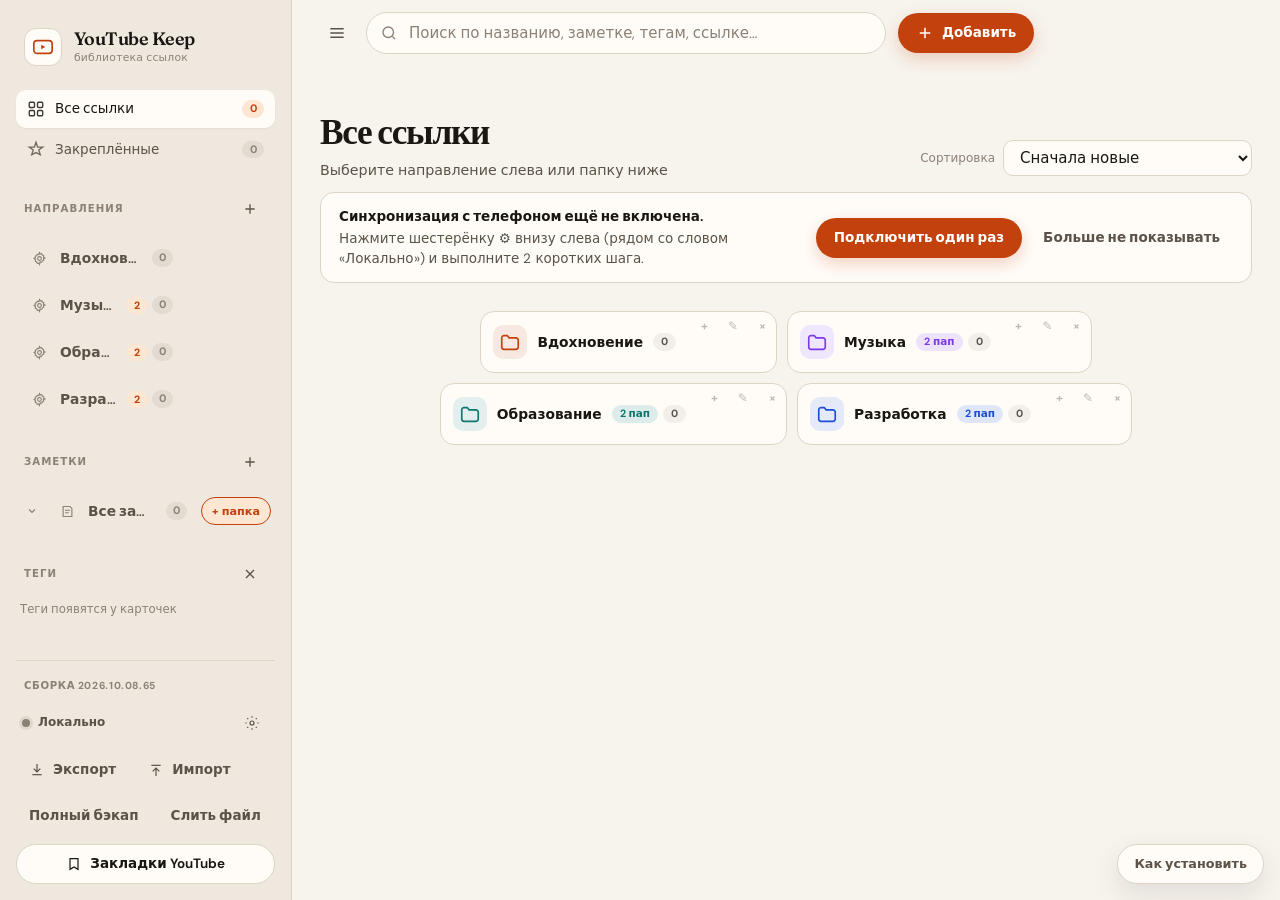
==== commit fec06dd9: "Force pull/push all notes buttons (2026.10.08.65)" ====
--- a/index.html
+++ b/index.html
@@ -11,11 +11,11 @@
   <meta name="application-name" content="YouTube Keep" />
   <meta name="description" content="YouTube Keep — библиотека YouTube-ссылок с направлениями" />
   <title>YouTube Keep</title>
-  <link rel="manifest" href="manifest.json?v=2026.10.08.64" />
+  <link rel="manifest" href="manifest.json?v=2026.10.08.65" />
   <link rel="preconnect" href="https://fonts.googleapis.com" />
   <link rel="preconnect" href="https://fonts.gstatic.com" crossorigin />
   <link href="https://fonts.googleapis.com/css2?family=DM+Sans:ital,opsz,wght@0,9..40,400;0,9..40,500;0,9..40,600;0,9..40,700;1,9..40,400&family=Fraunces:opsz,wght@9..144,500;9..144,600;9..144,700&display=swap" rel="stylesheet" />
-  <link rel="stylesheet" href="styles.css?v=2026.10.08.64&x=1" data-x="2026.10.08.64" />
+  <link rel="stylesheet" href="styles.css?v=2026.10.08.65&x=1" data-x="2026.10.08.65" />
   <link rel="icon" href="icons/icon.svg" type="image/svg+xml" />
   <link rel="apple-touch-icon" href="icons/icon-180.png" />
 </head>
@@ -83,7 +83,7 @@
       </div>
 
       <div class="sidebar-footer">
-        <div class="build-line"><span id="build-label">Сборка 2026.10.08.64</span></div>
+        <div class="build-line"><span id="build-label">Сборка 2026.10.08.65</span></div>
         <div class="sync-row">
           <div class="sync-status" id="sync-status">
             <span class="sync-dot" id="sync-dot"></span>
@@ -558,6 +558,6 @@
 
   <div class="toast" id="toast" role="status" aria-live="polite"></div>
 
-  <script src="app.js?v=2026.10.08.64"></script>
+  <script src="app.js?v=2026.10.08.65"></script>
 </body>
 </html>
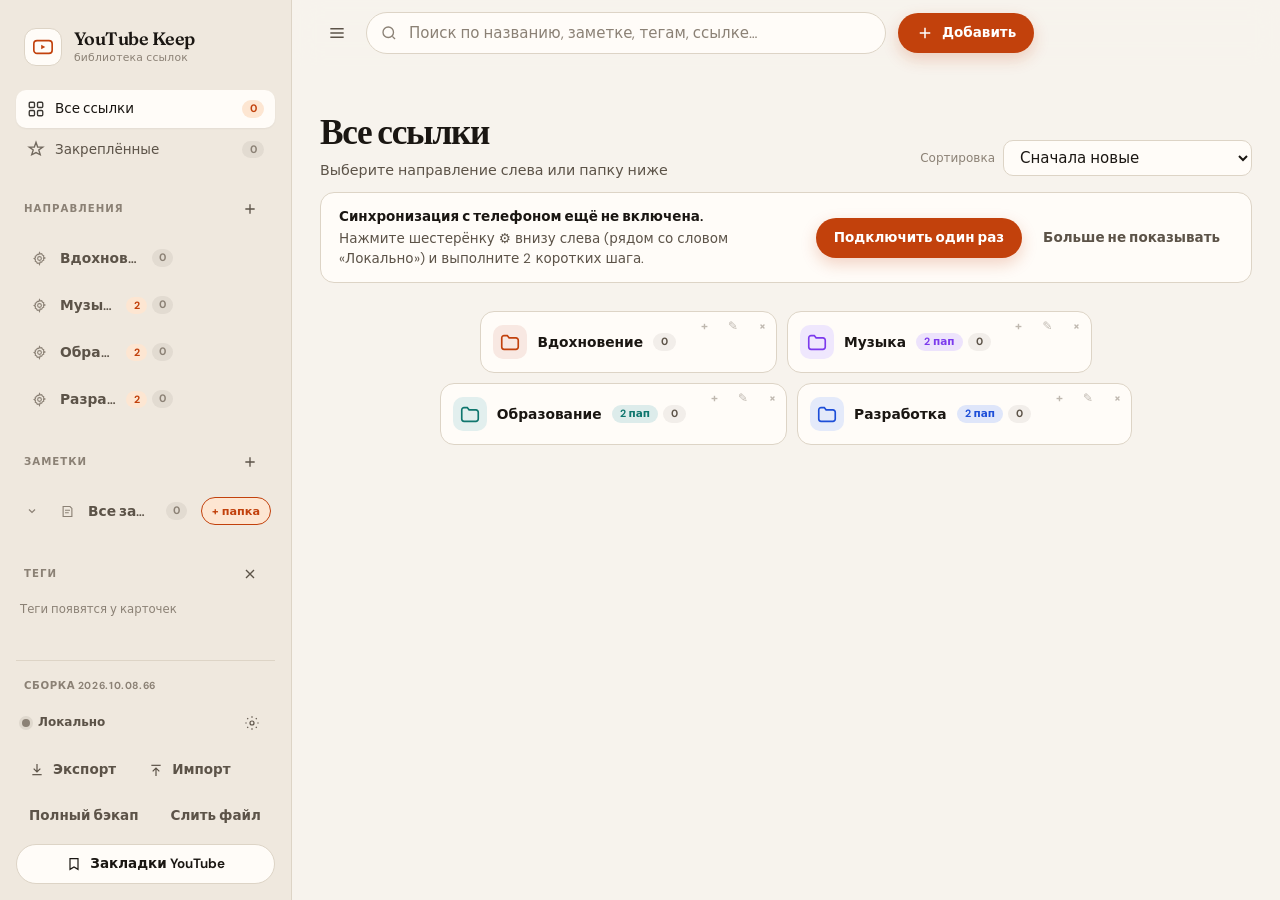
==== commit 67113f76: "Sync voice deletes; attach any files to notes (2026.10.08.66)" ====
--- a/index.html
+++ b/index.html
@@ -11,11 +11,11 @@
   <meta name="application-name" content="YouTube Keep" />
   <meta name="description" content="YouTube Keep — библиотека YouTube-ссылок с направлениями" />
   <title>YouTube Keep</title>
-  <link rel="manifest" href="manifest.json?v=2026.10.08.65" />
+  <link rel="manifest" href="manifest.json?v=2026.10.08.66" />
   <link rel="preconnect" href="https://fonts.googleapis.com" />
   <link rel="preconnect" href="https://fonts.gstatic.com" crossorigin />
   <link href="https://fonts.googleapis.com/css2?family=DM+Sans:ital,opsz,wght@0,9..40,400;0,9..40,500;0,9..40,600;0,9..40,700;1,9..40,400&family=Fraunces:opsz,wght@9..144,500;9..144,600;9..144,700&display=swap" rel="stylesheet" />
-  <link rel="stylesheet" href="styles.css?v=2026.10.08.65&x=1" data-x="2026.10.08.65" />
+  <link rel="stylesheet" href="styles.css?v=2026.10.08.66&x=1" data-x="2026.10.08.66" />
   <link rel="icon" href="icons/icon.svg" type="image/svg+xml" />
   <link rel="apple-touch-icon" href="icons/icon-180.png" />
 </head>
@@ -83,7 +83,7 @@
       </div>
 
       <div class="sidebar-footer">
-        <div class="build-line"><span id="build-label">Сборка 2026.10.08.65</span></div>
+        <div class="build-line"><span id="build-label">Сборка 2026.10.08.66</span></div>
         <div class="sync-row">
           <div class="sync-status" id="sync-status">
             <span class="sync-dot" id="sync-dot"></span>
@@ -468,6 +468,14 @@
           <label>Цвет</label>
           <div class="color-picks" id="note-store-colors"></div>
         </div>
+        <div class="field">
+          <label>Файлы (документы, фото, видео)</label>
+          <div class="voice-big">
+            <button type="button" class="secondary-btn" id="btn-add-files">Добавить файлы</button>
+          </div>
+          <input type="file" id="note-files-input" multiple hidden />
+          <div class="voice-player" id="file-player" hidden></div>
+        </div>
         <div class="field voice-block">
           <label>Голосовая заметка</label>
           <div class="voice-big">
@@ -558,6 +566,6 @@
 
   <div class="toast" id="toast" role="status" aria-live="polite"></div>
 
-  <script src="app.js?v=2026.10.08.65"></script>
+  <script src="app.js?v=2026.10.08.66"></script>
 </body>
 </html>
--- a/styles.css
+++ b/styles.css
@@ -2629,3 +2629,34 @@
 [data-drop-none] {
   border-style: dashed !important;
 }
+
+
+.file-row {
+  padding: 10px 0;
+  border-top: 1px solid rgba(26, 22, 18, 0.08);
+}
+
+.file-row-title {
+  font-weight: 700;
+  font-size: 0.85rem;
+  margin-bottom: 6px;
+}
+
+.file-img {
+  max-width: 100%;
+  border-radius: 8px;
+  margin-bottom: 6px;
+}
+
+.file-video {
+  width: 100%;
+  max-height: 220px;
+  border-radius: 8px;
+  margin-bottom: 6px;
+}
+
+.file-row-actions {
+  display: flex;
+  gap: 8px;
+  margin-top: 6px;
+}
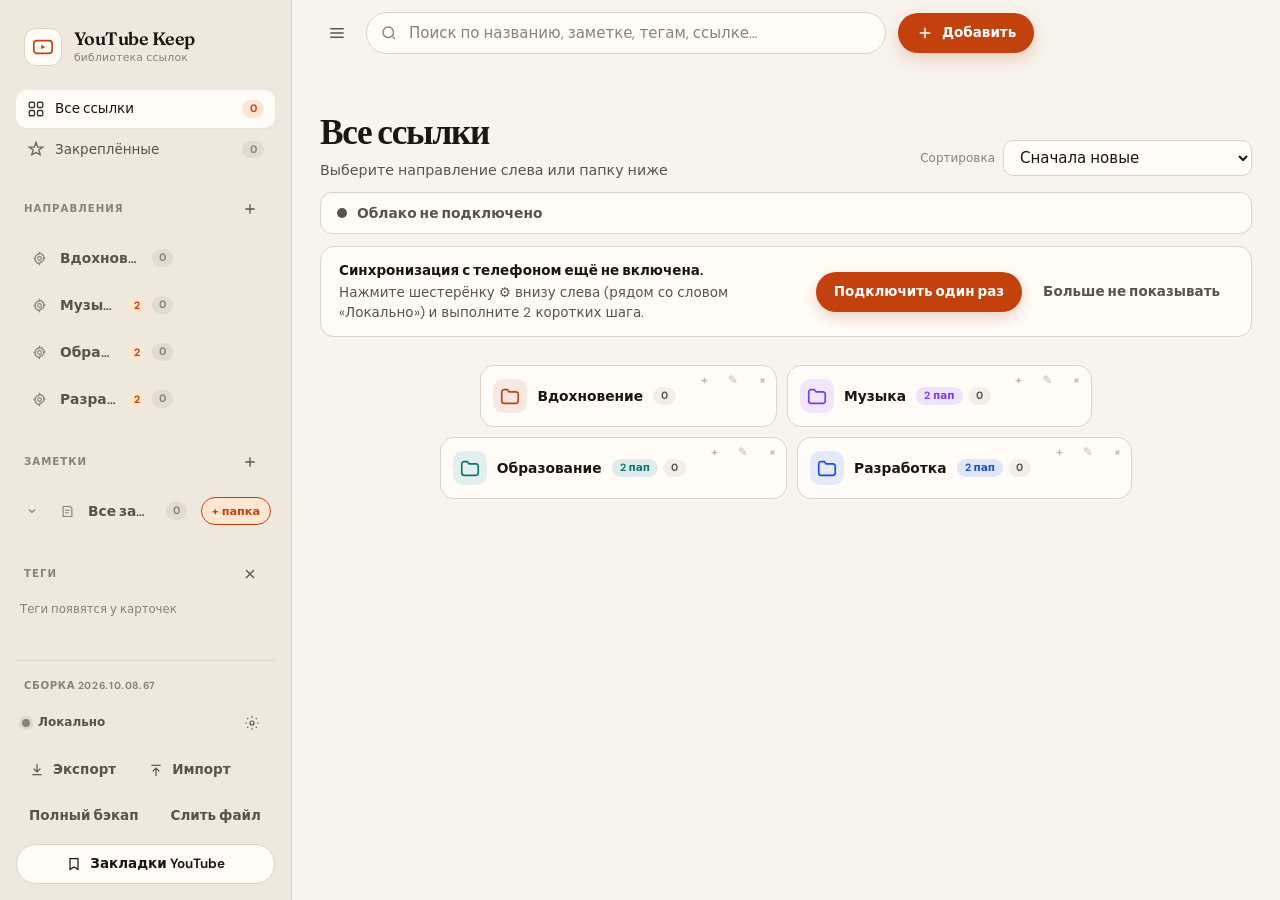
==== commit e3e097ca: "Sync status on main screen + auto-copy device link (2026.10.08.67)" ====
--- a/index.html
+++ b/index.html
@@ -11,11 +11,11 @@
   <meta name="application-name" content="YouTube Keep" />
   <meta name="description" content="YouTube Keep — библиотека YouTube-ссылок с направлениями" />
   <title>YouTube Keep</title>
-  <link rel="manifest" href="manifest.json?v=2026.10.08.66" />
+  <link rel="manifest" href="manifest.json?v=2026.10.08.67" />
   <link rel="preconnect" href="https://fonts.googleapis.com" />
   <link rel="preconnect" href="https://fonts.gstatic.com" crossorigin />
   <link href="https://fonts.googleapis.com/css2?family=DM+Sans:ital,opsz,wght@0,9..40,400;0,9..40,500;0,9..40,600;0,9..40,700;1,9..40,400&family=Fraunces:opsz,wght@9..144,500;9..144,600;9..144,700&display=swap" rel="stylesheet" />
-  <link rel="stylesheet" href="styles.css?v=2026.10.08.66&x=1" data-x="2026.10.08.66" />
+  <link rel="stylesheet" href="styles.css?v=2026.10.08.67&x=1" data-x="2026.10.08.67" />
   <link rel="icon" href="icons/icon.svg" type="image/svg+xml" />
   <link rel="apple-touch-icon" href="icons/icon-180.png" />
 </head>
@@ -83,7 +83,7 @@
       </div>
 
       <div class="sidebar-footer">
-        <div class="build-line"><span id="build-label">Сборка 2026.10.08.66</span></div>
+        <div class="build-line"><span id="build-label">Сборка 2026.10.08.67</span></div>
         <div class="sync-row">
           <div class="sync-status" id="sync-status">
             <span class="sync-dot" id="sync-dot"></span>
@@ -151,6 +151,8 @@
           </select>
         </div>
       </div>
+
+      <div class="sync-live" id="sync-live"><span class="sync-live-dot"></span><span>Облако не подключено</span></div>
 
       <div class="setup-banner" id="setup-banner" hidden>
         <div class="setup-banner-text">
@@ -566,6 +568,6 @@
 
   <div class="toast" id="toast" role="status" aria-live="polite"></div>
 
-  <script src="app.js?v=2026.10.08.66"></script>
+  <script src="app.js?v=2026.10.08.67"></script>
 </body>
 </html>
--- a/styles.css
+++ b/styles.css
@@ -2660,3 +2660,48 @@
   gap: 8px;
   margin-top: 6px;
 }
+
+
+.sync-live {
+  display: flex;
+  align-items: center;
+  gap: 10px;
+  margin: 0 var(--content-pad) 12px;
+  padding: 10px 16px;
+  border-radius: 12px;
+  border: 1px solid var(--line);
+  background: var(--bg-elevated);
+  font-size: 0.92rem;
+  font-weight: 600;
+  color: var(--ink-2);
+}
+
+.sync-live.is-ok {
+  border-color: #c5dcc9;
+  background: var(--ok-soft);
+  color: var(--ok);
+}
+
+.sync-live.is-busy {
+  border-color: #f0d9a8;
+  background: var(--warn-soft);
+  color: var(--warn);
+}
+
+.sync-live.is-err {
+  border-color: #f0c0c0;
+  background: var(--danger-soft);
+  color: var(--danger);
+}
+
+.sync-live-dot {
+  width: 10px;
+  height: 10px;
+  border-radius: 50%;
+  background: currentColor;
+  flex-shrink: 0;
+}
+
+.sync-live.is-busy .sync-live-dot {
+  animation: pulse 1s ease-in-out infinite;
+}
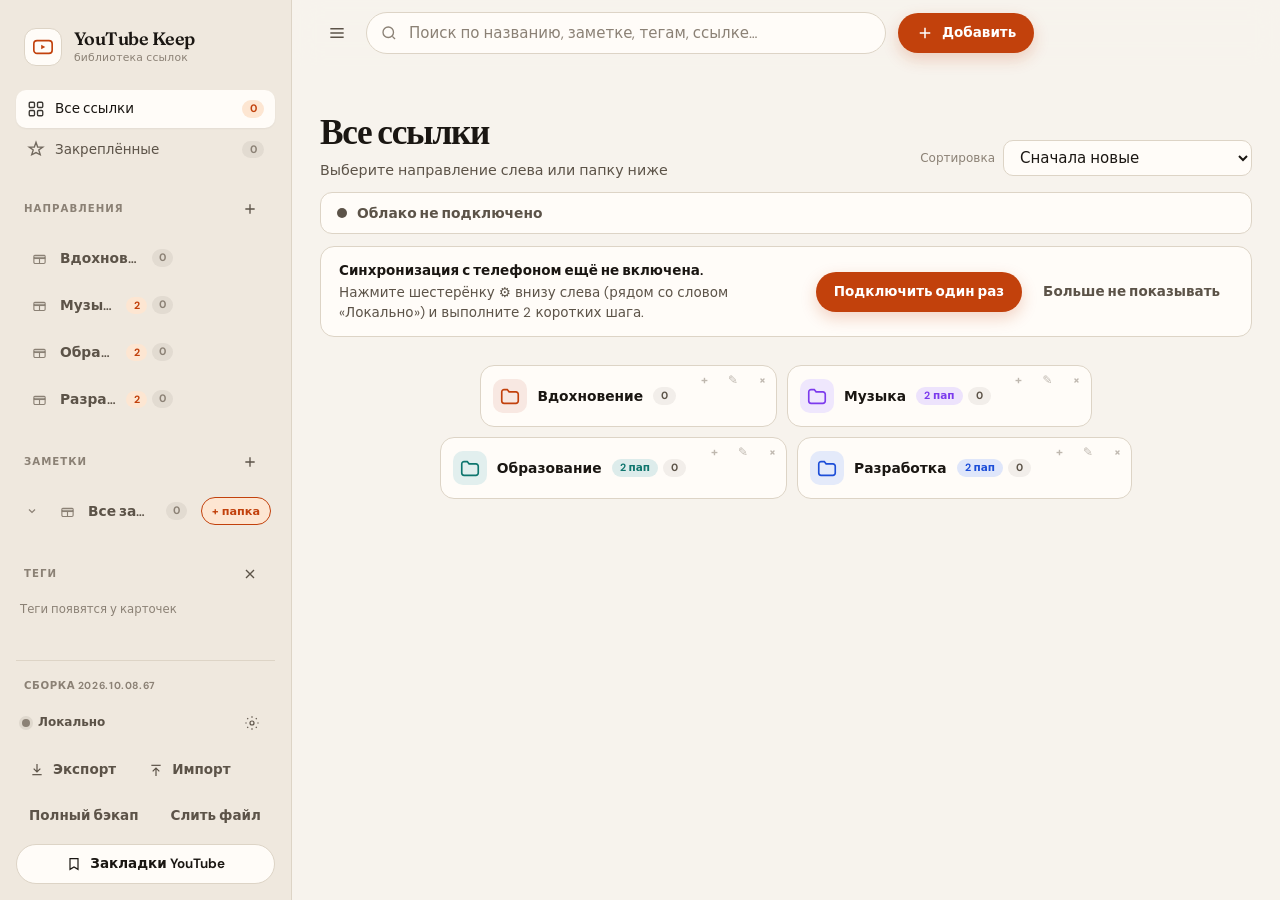
==== commit 0644b2a8: "Chest icons for directions, folder for notes (2026.10.08.69)" ====
--- a/index.html
+++ b/index.html
@@ -11,11 +11,11 @@
   <meta name="application-name" content="YouTube Keep" />
   <meta name="description" content="YouTube Keep — библиотека YouTube-ссылок с направлениями" />
   <title>YouTube Keep</title>
-  <link rel="manifest" href="manifest.json?v=2026.10.08.67" />
+  <link rel="manifest" href="manifest.json?v=2026.10.08.69" />
   <link rel="preconnect" href="https://fonts.googleapis.com" />
   <link rel="preconnect" href="https://fonts.gstatic.com" crossorigin />
   <link href="https://fonts.googleapis.com/css2?family=DM+Sans:ital,opsz,wght@0,9..40,400;0,9..40,500;0,9..40,600;0,9..40,700;1,9..40,400&family=Fraunces:opsz,wght@9..144,500;9..144,600;9..144,700&display=swap" rel="stylesheet" />
-  <link rel="stylesheet" href="styles.css?v=2026.10.08.67&x=1" data-x="2026.10.08.67" />
+  <link rel="stylesheet" href="styles.css?v=2026.10.08.69&x=1" data-x="2026.10.08.69" />
   <link rel="icon" href="icons/icon.svg" type="image/svg+xml" />
   <link rel="apple-touch-icon" href="icons/icon-180.png" />
 </head>
@@ -83,7 +83,7 @@
       </div>
 
       <div class="sidebar-footer">
-        <div class="build-line"><span id="build-label">Сборка 2026.10.08.67</span></div>
+        <div class="build-line"><span id="build-label">Сборка 2026.10.08.69</span></div>
         <div class="sync-row">
           <div class="sync-status" id="sync-status">
             <span class="sync-dot" id="sync-dot"></span>
@@ -568,6 +568,6 @@
 
   <div class="toast" id="toast" role="status" aria-live="polite"></div>
 
-  <script src="app.js?v=2026.10.08.67"></script>
+  <script src="app.js?v=2026.10.08.69"></script>
 </body>
 </html>
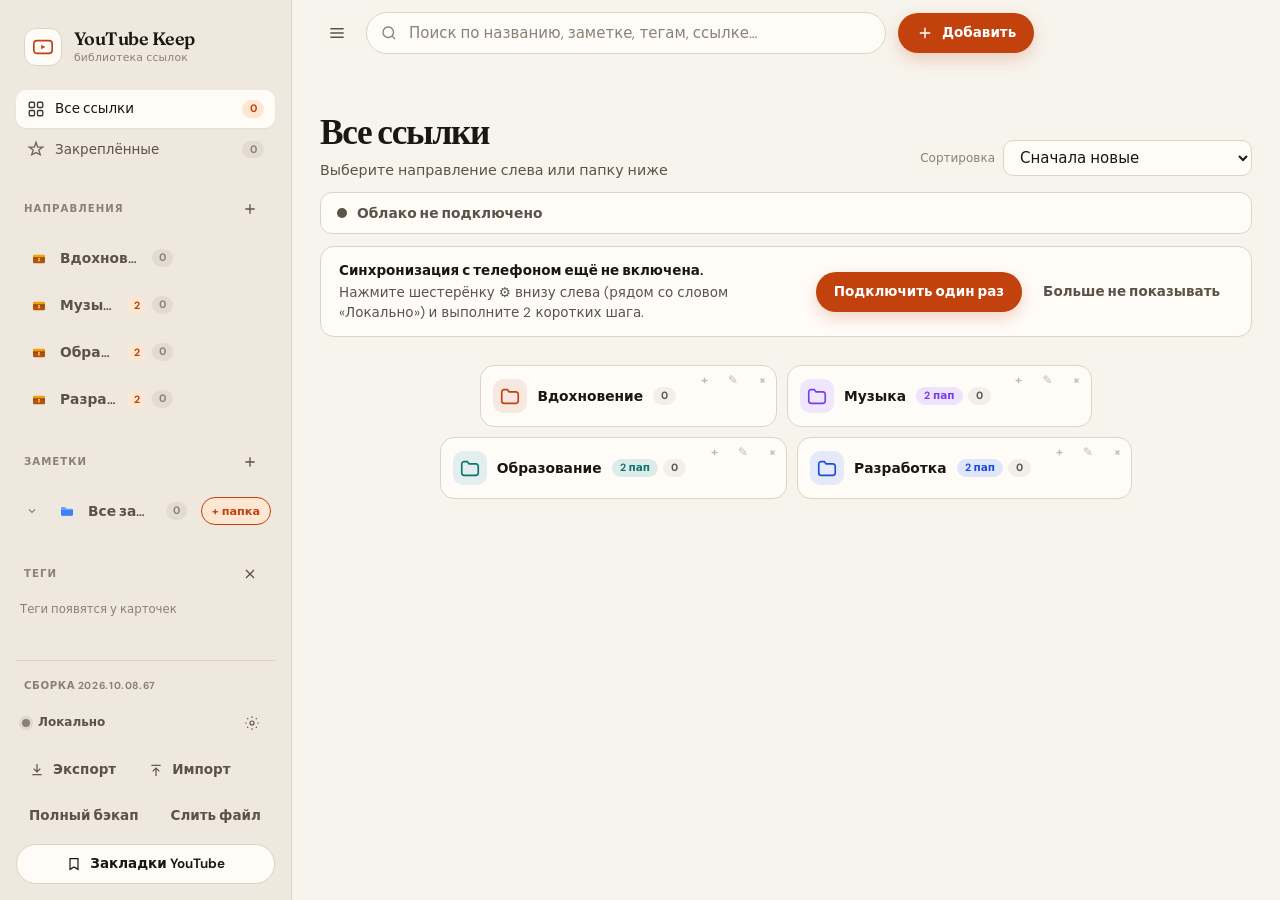
==== commit d84c50d5: "Colorful chest for directions, blue folder for notes (2026.10.08.70)" ====
--- a/index.html
+++ b/index.html
@@ -11,11 +11,11 @@
   <meta name="application-name" content="YouTube Keep" />
   <meta name="description" content="YouTube Keep — библиотека YouTube-ссылок с направлениями" />
   <title>YouTube Keep</title>
-  <link rel="manifest" href="manifest.json?v=2026.10.08.69" />
+  <link rel="manifest" href="manifest.json?v=2026.10.08.70" />
   <link rel="preconnect" href="https://fonts.googleapis.com" />
   <link rel="preconnect" href="https://fonts.gstatic.com" crossorigin />
   <link href="https://fonts.googleapis.com/css2?family=DM+Sans:ital,opsz,wght@0,9..40,400;0,9..40,500;0,9..40,600;0,9..40,700;1,9..40,400&family=Fraunces:opsz,wght@9..144,500;9..144,600;9..144,700&display=swap" rel="stylesheet" />
-  <link rel="stylesheet" href="styles.css?v=2026.10.08.69&x=1" data-x="2026.10.08.69" />
+  <link rel="stylesheet" href="styles.css?v=2026.10.08.70&x=1" data-x="2026.10.08.70" />
   <link rel="icon" href="icons/icon.svg" type="image/svg+xml" />
   <link rel="apple-touch-icon" href="icons/icon-180.png" />
 </head>
@@ -83,7 +83,7 @@
       </div>
 
       <div class="sidebar-footer">
-        <div class="build-line"><span id="build-label">Сборка 2026.10.08.69</span></div>
+        <div class="build-line"><span id="build-label">Сборка 2026.10.08.70</span></div>
         <div class="sync-row">
           <div class="sync-status" id="sync-status">
             <span class="sync-dot" id="sync-dot"></span>
@@ -568,6 +568,6 @@
 
   <div class="toast" id="toast" role="status" aria-live="polite"></div>
 
-  <script src="app.js?v=2026.10.08.69"></script>
+  <script src="app.js?v=2026.10.08.70"></script>
 </body>
 </html>
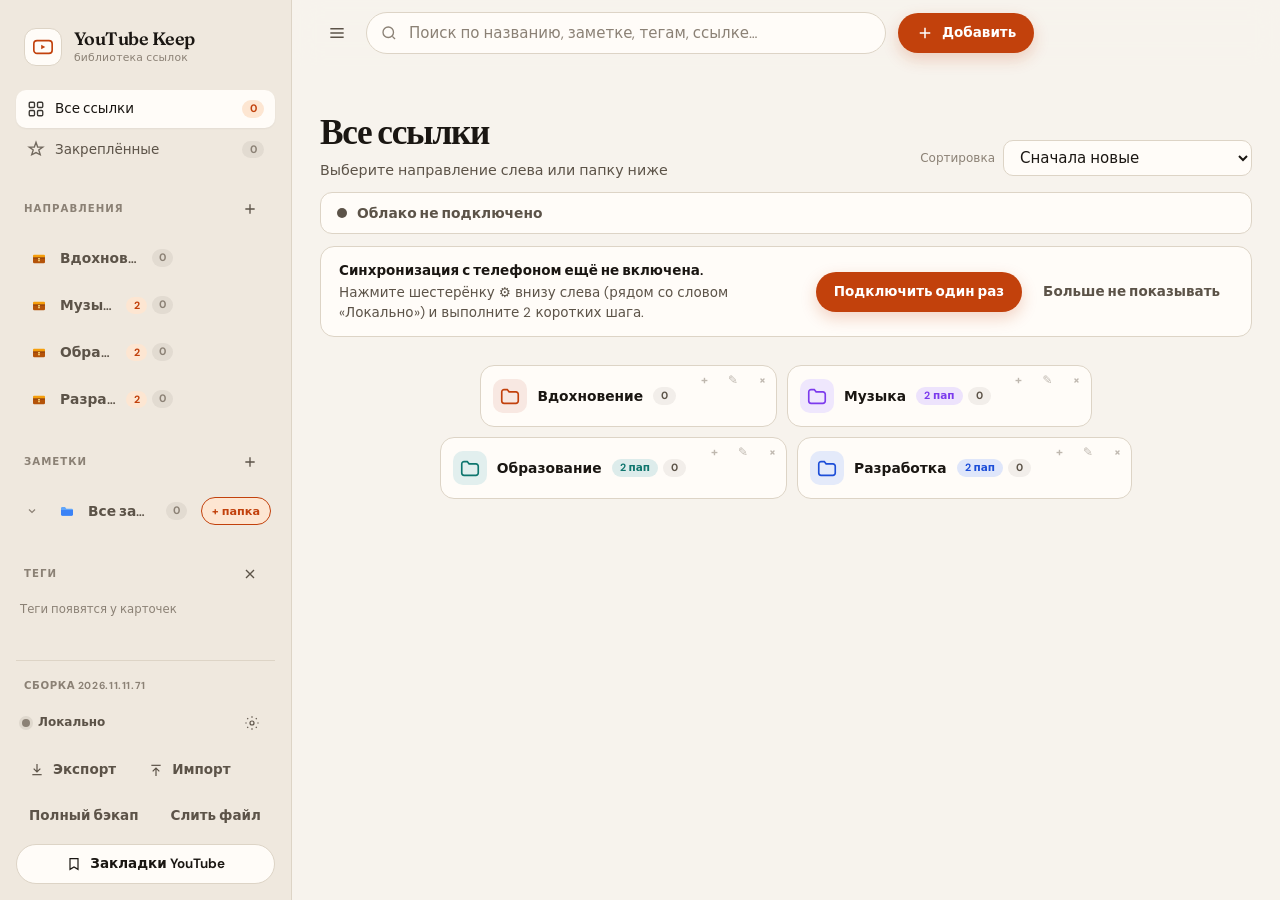
==== commit 084350f0: "Fix sync merge crash and clear token error messages (2026.11.11.71)" ====
--- a/index.html
+++ b/index.html
@@ -11,11 +11,11 @@
   <meta name="application-name" content="YouTube Keep" />
   <meta name="description" content="YouTube Keep — библиотека YouTube-ссылок с направлениями" />
   <title>YouTube Keep</title>
-  <link rel="manifest" href="manifest.json?v=2026.10.08.70" />
+  <link rel="manifest" href="manifest.json?v=2026.11.11.71" />
   <link rel="preconnect" href="https://fonts.googleapis.com" />
   <link rel="preconnect" href="https://fonts.gstatic.com" crossorigin />
   <link href="https://fonts.googleapis.com/css2?family=DM+Sans:ital,opsz,wght@0,9..40,400;0,9..40,500;0,9..40,600;0,9..40,700;1,9..40,400&family=Fraunces:opsz,wght@9..144,500;9..144,600;9..144,700&display=swap" rel="stylesheet" />
-  <link rel="stylesheet" href="styles.css?v=2026.10.08.70&x=1" data-x="2026.10.08.70" />
+  <link rel="stylesheet" href="styles.css?v=2026.11.11.71&x=1" data-x="2026.11.11.71" />
   <link rel="icon" href="icons/icon.svg" type="image/svg+xml" />
   <link rel="apple-touch-icon" href="icons/icon-180.png" />
 </head>
@@ -83,7 +83,7 @@
       </div>
 
       <div class="sidebar-footer">
-        <div class="build-line"><span id="build-label">Сборка 2026.10.08.70</span></div>
+        <div class="build-line"><span id="build-label">Сборка 2026.11.11.71</span></div>
         <div class="sync-row">
           <div class="sync-status" id="sync-status">
             <span class="sync-dot" id="sync-dot"></span>
@@ -362,7 +362,7 @@
           <div class="wizard-num">1</div>
           <div class="wizard-body">
             <div class="wizard-title">Получить код доступа</div>
-            <p class="hint">Откроется страница GitHub. Там нажмите зелёную кнопку <strong>Generate token</strong> и скопируйте появившийся код.</p>
+            <p class="hint">Откроется страница GitHub. Проверьте, что отмечена галочка <strong>gist</strong>, нажмите зелёную кнопку <strong>Generate token</strong> и скопируйте появившийся код.</p>
             <a class="primary-btn wizard-btn" id="btn-get-code" href="https://github.com/settings/tokens/new?scopes=gist&description=YouTube%20Keep" target="_blank" rel="noopener noreferrer">
               Получить код доступа
             </a>
@@ -568,6 +568,6 @@
 
   <div class="toast" id="toast" role="status" aria-live="polite"></div>
 
-  <script src="app.js?v=2026.10.08.70"></script>
+  <script src="app.js?v=2026.11.11.71"></script>
 </body>
 </html>
